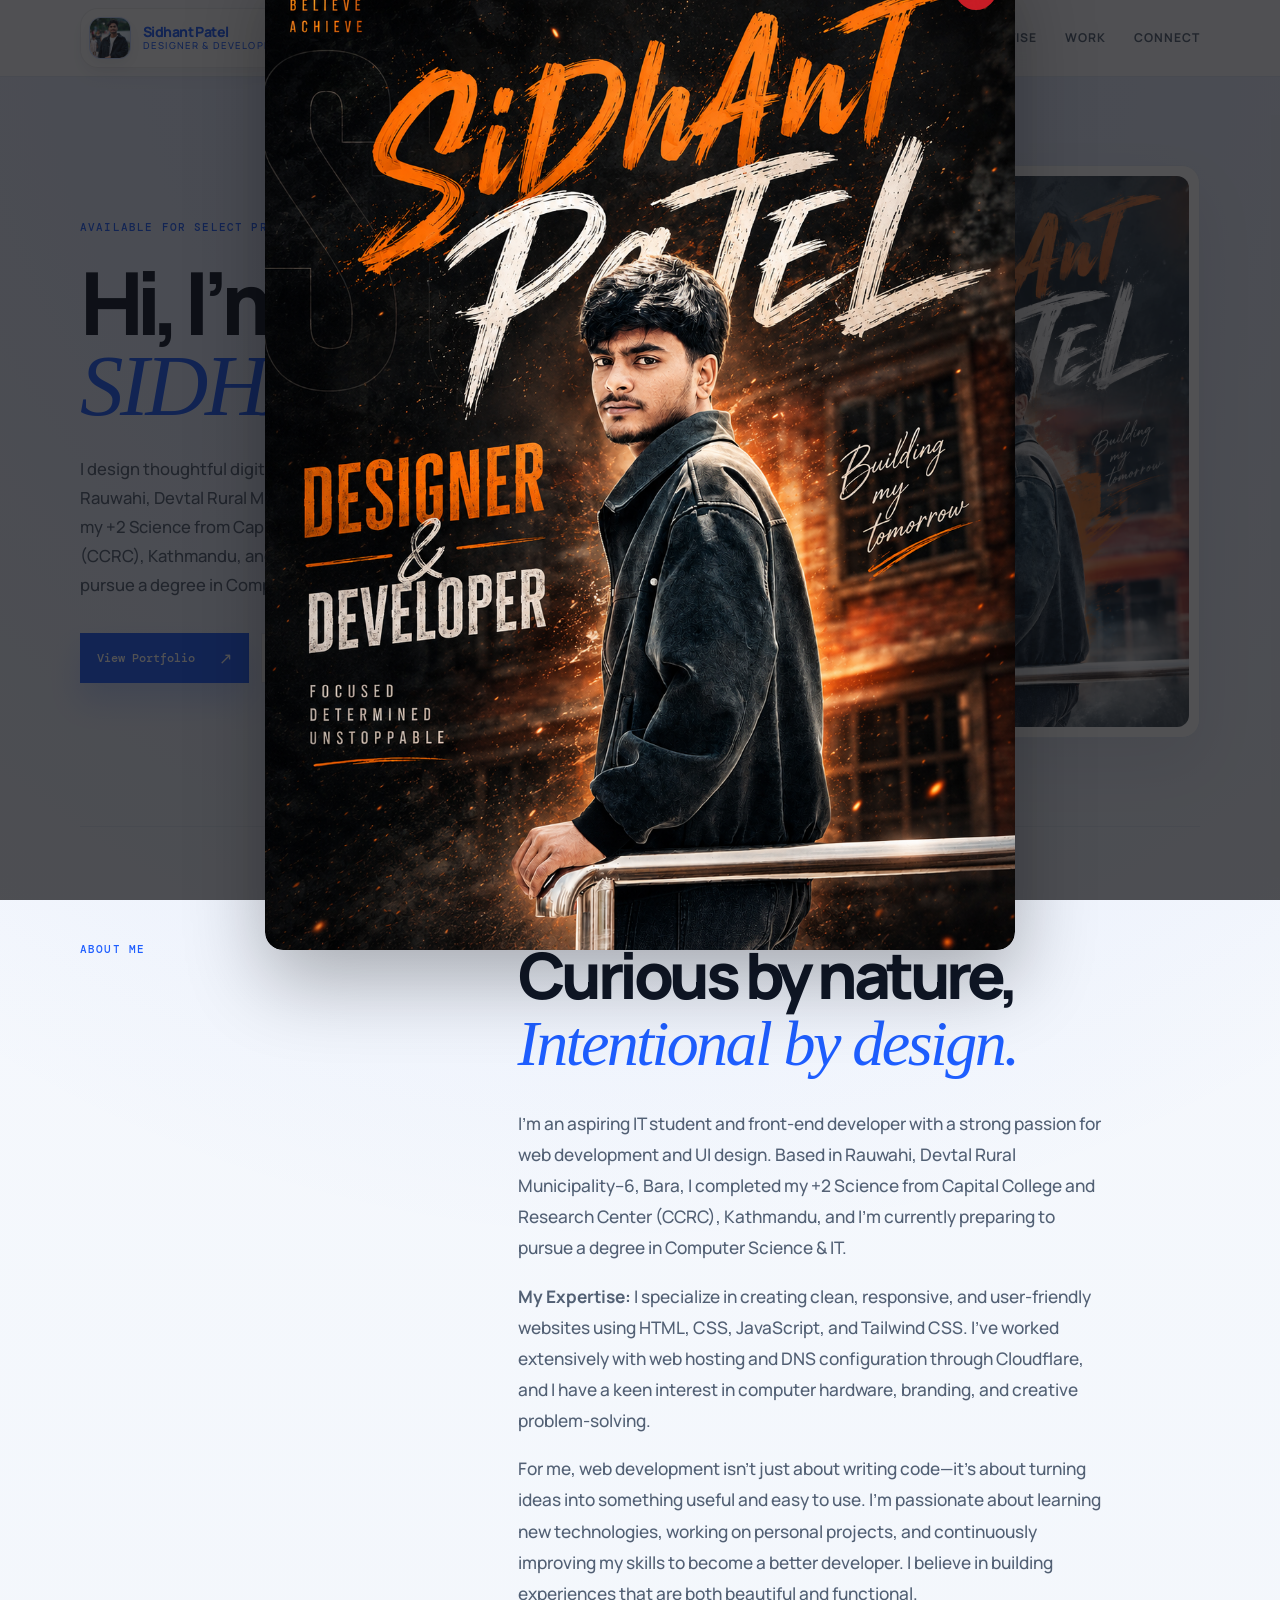
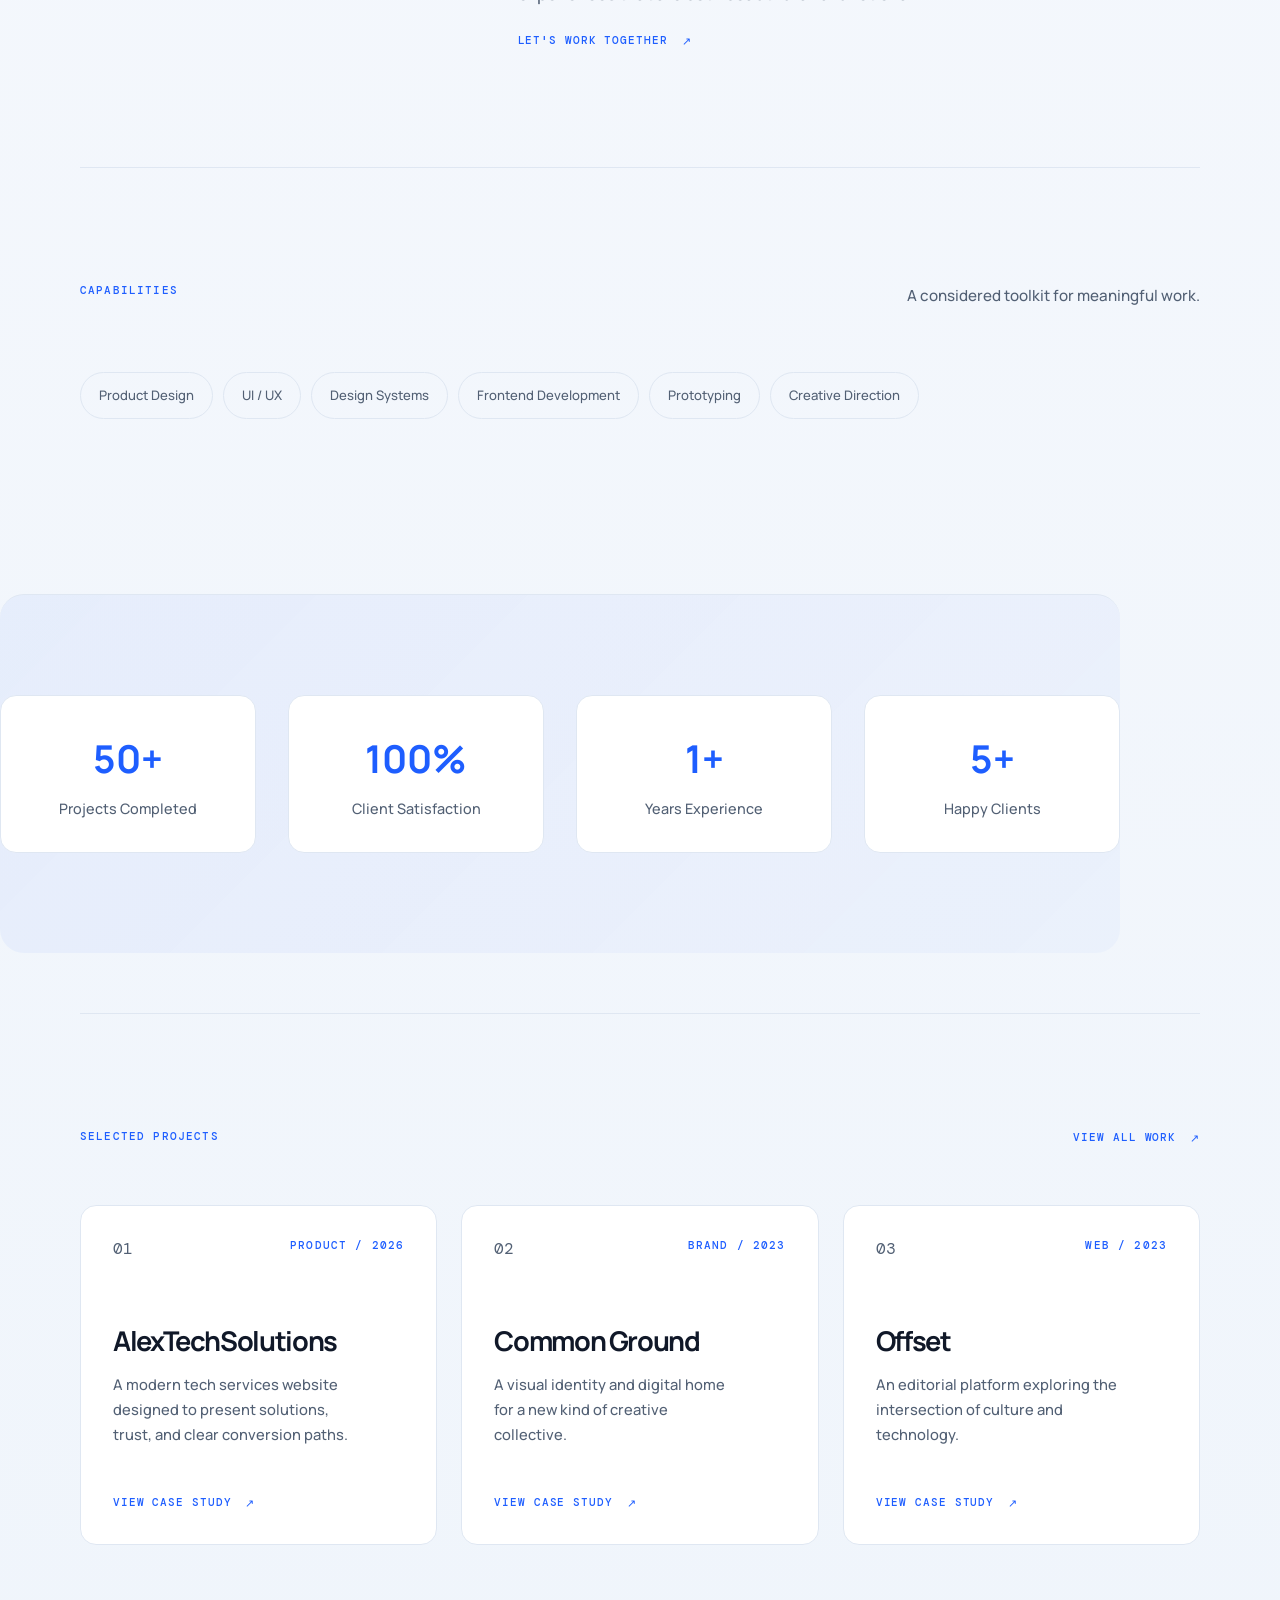
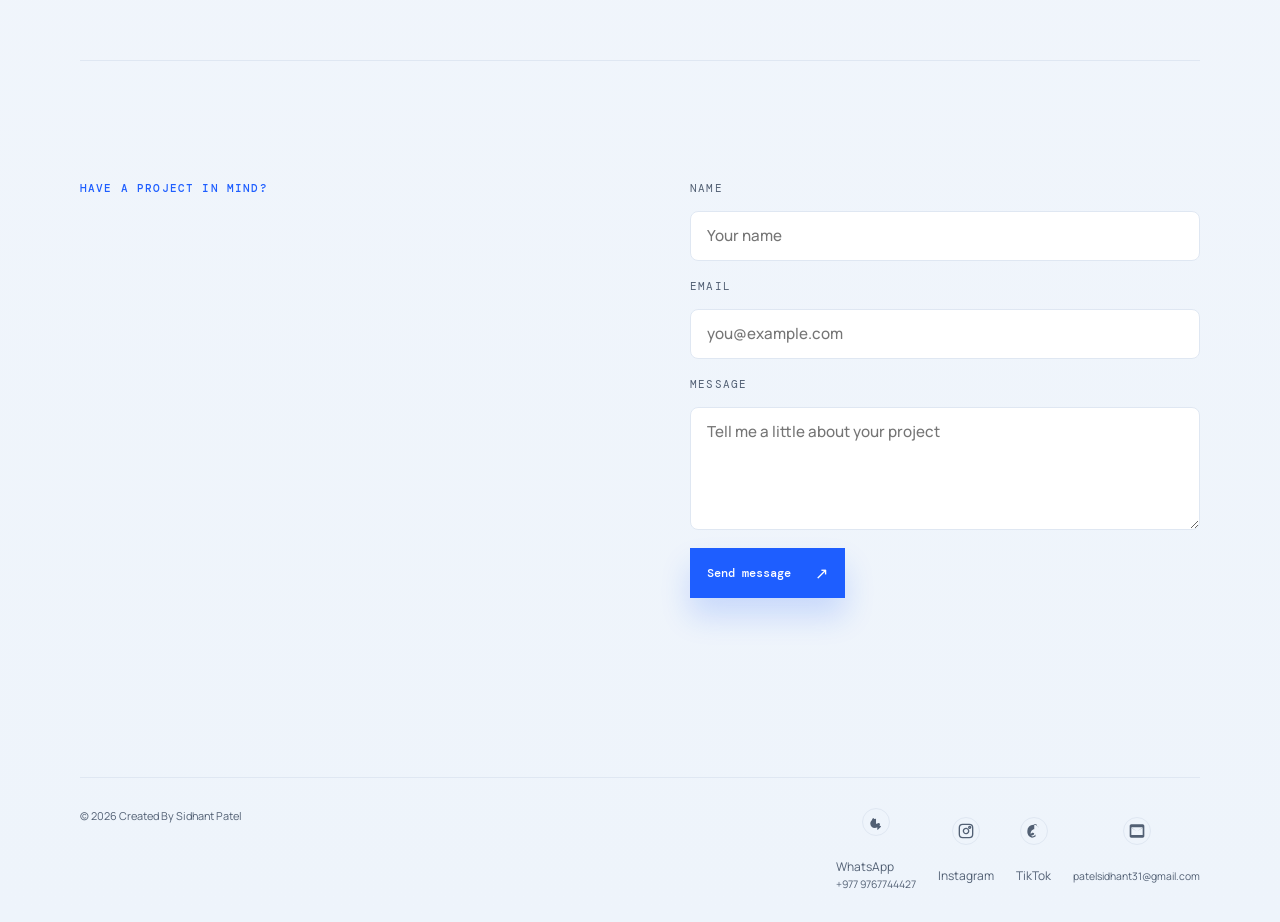
==== index.html @ 059cdcfb "Change resume download link to cv.png" ====
<!doctype html>
<html lang="en">
<head>
  <meta charset="UTF-8" />
  <meta name="viewport" content="width=device-width, initial-scale=1.0" />
  <meta name="description" content="Sidhant Patel  product designer and developer." />
  <title>Sidhant Patel  Designer & Developer From Nepal</title>

  <link rel="icon" href="shsaaa.png" type="image/png" sizes="48x48" />
  <link rel="icon" href="shsaaa.png" type="image/png" sizes="200x200" />
  <link rel="shortcut icon" href="shsaaa.png" type="image/png" />
  <link rel="apple-touch-icon" href="shsaaa.png" sizes="200x200" type="image/png" />
  <link rel="icon" href="shsaaa.png" type="image/png" />

  <!-- Open Graph / WhatsApp Preview Tags -->
  <meta property="og:type" content="website" />
  <meta property="og:site_name" content="Sidhant Patel  Designer & Developer From Nepal" />
  <meta property="og:url" content="https://sidhantpatel.com.np/" />
  <meta property="og:title" content="Sidhant Patel  Designer & Developer From Nepal" />
  <meta property="og:description" content="Sidhant Patel  product designer and developer From Nepal." />
  <meta property="og:image" content="https://sidhantpatel.com.np/t1.png" />
  <meta property="og:image:alt" content="Sidhant Patel  Designer & Developer From Nepal" />
  <meta property="og:image:type" content="image/jpeg" />
  <meta property="og:image:width" content="1086" />
  <meta property="og:image:height" content="1448" />

  <meta name="twitter:card" content="summary_large_image" />
  <meta name="twitter:title" content="Sidhant Patel  Designer & Developer From Nepal" />
  <meta name="twitter:description" content="Sidhant Patel  product designer and developer From Nepal." />
  <meta name="twitter:image" content="https://sidhantpatel.com.np/t1.png" />

  <meta name="theme-color" content="#0b0b0f" />
  <meta name="msapplication-TileColor" content="#0b0b0f" />
  <meta name="msapplication-TileImage" content="shsaaa.png" />

  <link rel="icon" href="shsaaa.png" type="image/png" sizes="any" />
  <link rel="icon" href="shsaaa.png" type="image/png" />
  <link rel="icon" href="shsaaa.png" type="image/png" sizes="52x52" />
  <link rel="icon" href="shsaaa.png" type="image/png" sizes="100x100" />
  <link rel="shortcut icon" href="shsaaa.png" type="image/png" />
  <link rel="apple-touch-icon" href="shsaaa.png" sizes="190x190" type="image/png" />
  <link rel="mask-icon" href="shsaaa.png" color="#ff8a00" />
  <link rel="manifest" href="site.webmanifest" />

  <link rel="stylesheet" href="style.css" />
</head>
<body>
  <header class="site-header">
    <nav class="nav container" aria-label="Primary navigation">
      <a class="logo" href="#home" aria-label="Sidhant Patel home">
        <img src="sidhant2.jpeg" alt="Sidhant Patel" class="logo-mark" />
        <span class="logo-text">
          <span class="logo-title">Sidhant Patel</span>
          <span class="logo-subtitle">Designer &amp; Developer</span>
        </span>
      </a>
      <button class="menu-toggle" type="button" aria-expanded="false" aria-controls="nav-links">Menu</button>
      <div class="nav-links" id="nav-links">
        <a href="#home">Profile</a><a href="#about">About</a><a href="#skills">Expertise</a><a href="#projects">Work</a><a href="#contact">Connect</a>
      </div>
    </nav>
  </header>

  <main>
    <section class="hero container" id="home">
      <div class="hero-copy">
        <p class="eyebrow">Available for select projects <span class="status-dot"></span></p>
        <h1>Hi, I’m<br /><em>SIDHANT </em></h1>
        <p class="intro">I design thoughtful digital experiences. Based in Rauwahi, Devtal Rural Municipality–6, Bara, I completed my +2 Science from Capital College and Research Center (CCRC), Kathmandu, and I'm currently preparing to pursue a degree in Computer Science & IT.</p>
        <div class="actions"><a class="button button-primary" href="#projects">View Portfolio <span>↗</span></a><a class="button button-secondary" href="cv.png" download>Download Resume <span>↓</span></a></div>
      </div>
      <div class="portrait-wrap"><div class="portrait-frame"><img src="t3.png" alt="Professional portrait of Sidhant Patel" /></div></div>
    </section>

    <section class="section container about-grid" id="about">
      <p class="section-label">About me</p>
      <div>
        <h2>Curious by nature,<br /><em>Intentional by design.</em></h2>
        <p class="body-copy">I'm an aspiring IT student and front-end developer with a strong passion for web development and UI design. Based in Rauwahi, Devtal Rural Municipality–6, Bara, I completed my +2 Science from Capital College and Research Center (CCRC), Kathmandu, and I'm currently preparing to pursue a degree in Computer Science & IT.</p>
        
        <p class="body-copy"><strong>My Expertise:</strong> I specialize in creating clean, responsive, and user-friendly websites using HTML, CSS, JavaScript, and Tailwind CSS. I've worked extensively with web hosting and DNS configuration through Cloudflare, and I have a keen interest in computer hardware, branding, and creative problem-solving.</p>
        
        <p class="body-copy">For me, web development isn't just about writing code—it's about turning ideas into something useful and easy to use. I'm passionate about learning new technologies, working on personal projects, and continuously improving my skills to become a better developer. I believe in building experiences that are both beautiful and functional.</p>
        
        <a class="text-link" href="#contact">Let's work together <span>↗</span></a>
      </div>
    </section>

    <section class="section container" id="skills"><div class="section-heading"><p class="section-label">Capabilities</p><p class="section-note">A considered toolkit for meaningful work.</p></div><div class="skills-list"><span>Product Design</span><span>UI / UX</span><span>Design Systems</span><span>Frontend Development</span><span>Prototyping</span><span>Creative Direction</span></div></section>

    <section class="section stats-section container" id="stats"><div class="stats-grid"><div class="stat-card"><div class="stat-number">50+</div><div class="stat-label">Projects Completed</div></div><div class="stat-card"><div class="stat-number">100%</div><div class="stat-label">Client Satisfaction</div></div><div class="stat-card"><div class="stat-number">1+</div><div class="stat-label">Years Experience</div></div><div class="stat-card"><div class="stat-number">5+</div><div class="stat-label">Happy Clients</div></div></div></section>

    <section class="section container" id="projects"><div class="section-heading"><p class="section-label">Selected projects</p><a class="text-link" href="#contact">View all work <span>↗</span></a></div><div class="project-grid"><article class="project-card"><div class="card-background"></div><div class="card-content"><div class="project-top"><span class="project-number">01</span><span class="project-type">Product / 2026</span></div><h3>AlexTechSolutions</h3><p>A modern tech services website designed to present solutions, trust, and clear conversion paths.</p><a class="card-link" href="https://alextechsolutions.repairing.workers.dev/" target="_blank" rel="noreferrer" aria-label="View AlexTechSolutions project">View case study <span>↗</span></a></div></article><article class="project-card"><div class="card-background"></div><div class="card-content"><div class="project-top"><span class="project-number">02</span><span class="project-type">Brand / 2023</span></div><h3>Common Ground</h3><p>A visual identity and digital home for a new kind of creative collective.</p><a class="card-link" href="#contact" aria-label="View Common Ground project">View case study <span>↗</span></a></div></article><article class="project-card"><div class="card-background"></div><div class="card-content"><div class="project-top"><span class="project-number">03</span><span class="project-type">Web / 2023</span></div><h3>Offset</h3><p>An editorial platform exploring the intersection of culture and technology.</p><a class="card-link" href="#contact" aria-label="View Offset project">View case study <span>↗</span></a></div></article></div></section>

    <section class="section contact-section container" id="contact"><div><p class="section-label">Have a project in mind?</p><h2>Let's make something<br /><em>worth remembering.</em></h2></div><form id="contact-form" class="contact-form" action="https://formspree.io/f/xljrllak" method="POST"><div class="form-group"><label for="name" class="form-label">Name</label><input type="text" id="name" name="name" class="form-input" required placeholder="Your name" /></div><div class="form-group"><label for="email" class="form-label">Email</label><input type="email" id="email" name="email" class="form-input" required placeholder="you@example.com" /></div><div class="form-group"><label for="message" class="form-label">Message</label><textarea id="message" name="message" class="form-input form-textarea" rows="4" required placeholder="Tell me a little about your project"></textarea></div><button class="button button-primary" type="submit">Send message <span>↗</span></button><p class="form-message" role="status"></p></form></section>

  <!-- Birthday Popup Modal -->
  <div id="birthday-popup" class="birthday-popup-overlay" role="dialog" aria-modal="true" aria-labelledby="birthday-title">
    <div class="birthday-image-wrap">
      <button class="birthday-close-btn" type="button" aria-label="Close birthday message">×</button>
      <img src="t1.png" alt="Birthday wishes" />
    </div>
  </div>

  <!-- Success Popup Modal -->
  <div id="success-popup" class="success-popup-overlay">
    <div class="success-popup">
      <div class="popup-icon">✓</div>
      <h2>Message Sent Successfully!</h2>
      <p>Thank you for reaching out. I'll get back to you soon.</p>
      <button class="popup-close-btn">Close</button>
    </div>
  </div>
  </main>

  <footer class="footer container"><p><a href="https://www.facebook.com/SiDhAnT44444" target="_blank" rel="noreferrer">© 2026   Created By Sidhant Patel</a></p>
    <div class="social-links">
      <div class="social-item"><a href="https://wa.me/9779767744427" target="_blank" rel="noreferrer" aria-label="WhatsApp"><svg width="1em" height="1em" viewBox="0 0 24 24" fill="currentColor" style="display: inline-block; vertical-align: -0.125em;"><path d="M17.472 14.382c-.297-.149-1.758-.867-2.03-.967-.273-.099-.471-.148-.67.15-.197.297-.767.966-.94 1.164-.173.199-.347.223-.644.075-.297-.15-1.255-.463-2.39-1.475-.883-.788-1.48-1.761-1.653-2.059-.173-.297-.018-.458.13-.606.134-.133.298-.347.446-.52.149-.174.198-.298.298-.497.099-.198.05-.371-.025-.52-.075-.149-.669-1.612-.916-2.207-.242-.579-.487-.5-.67-.51-.173-.008-.371-.01-.57-.01-.198 0-.52.074-.792.372-.272.297-1.04 1.016-1.04 2.479 0 1.462 1.065 2.875 1.213 3.074.149.198 2.096 3.2 5.076 4.487.709.306 1.262.489 1.694.625.712.227 1.36.195 1.871.118.571-.085 1.758-.719 2.006-1.413.248-.694.248-1.289.173-1.413-.074-.124-.272-.198-.57-.347m-5.421-7.403h-.004a9.87 9.87 0 00-4.255.949c-2.51 1.182-4.374 3.6-4.374 6.282 0 3.712 3.013 6.727 6.726 6.727a6.72 6.72 0 003.792-1.15l.005 3.517a.5.5 0 00.857.358l4.644-4.644a.5.5 0 00-.143-.8l-.01-.006a10.007 10.007 0 00-7.242-2.283z"></path></svg></a><span>WhatsApp<br/><small>+977 9767744427</small></span></div>
      <div class="social-item"><a href="https://www.instagram.com/sidhant_patel_/" target="_blank" rel="noreferrer" aria-label="Instagram"><svg width="1em" height="1em" viewBox="0 0 24 24" fill="none" stroke="currentColor" stroke-width="2" stroke-linecap="round" stroke-linejoin="round" style="display: inline-block; vertical-align: -0.125em;"><rect x="2" y="2" width="20" height="20" rx="5" ry="5"></rect><path d="M16 11.37A4 4 0 1 1 12.63 8 4 4 0 0 1 16 11.37z"></path><circle cx="17.5" cy="6.5" r="1.5"></circle></svg></a><span>Instagram</span></div>
      <div class="social-item"><a href="https://www.tiktok.com/@sidhu_patel18" target="_blank" rel="noreferrer" aria-label="TikTok"><svg width="1em" height="1em" viewBox="0 0 24 24" fill="currentColor" style="display: inline-block; vertical-align: -0.125em;"><path d="M19.59 6.69a4.83 4.83 0 0 1-3.77-4.25V2h-3.45v13.67a2.89 2.89 0 0 1-5.1 1.82 2.89 2.89 0 0 1 5.1-1.82V9.4a6.84 6.84 0 0 0-1-.05A6.33 6.33 0 0 0 9 20.1a6.34 6.34 0 0 0 5.25-2.82v3.07a9.36 9.36 0 0 1-5.25 1.63A9.44 9.44 0 0 1 2 11.9a9.37 9.37 0 0 1 9-9.4 9.19 9.19 0 0 1 3.54.66z"></path></svg></a><span>TikTok</span></div>
      <div class="social-item"><a href="mailto:patelsidhant31@gmail.com" aria-label="Gmail"><svg width="1em" height="1em" viewBox="0 0 24 24" fill="currentColor" style="display: inline-block; vertical-align: -0.125em;"><path d="M20.5 2h-17C2.12 2 1 3.12 1 4.5v15C1 20.88 2.12 22 3.5 22h17c1.38 0 2.5-1.12 2.5-2.5v-15C23 3.12 21.88 2 20.5 2zm0 4.5v.34l-8.5 5.9-8.5-5.9V6.5h17zm0 11.5h-17v-11l8.5 5.9 8.5-5.9v11z"></path></svg></a><span><small>patelsidhant31@gmail.com</small></span></div>
    </div></footer>
  <script src="script.js"></script>
</body>
</html>
---- style.css ----
@import url('https://fonts.googleapis.com/css2?family=DM+Mono:wght@400;500&family=Manrope:wght@400;500;600;700&display=swap');

:root {
  --bg: #f3f7fc;
  --panel: #ffffff;
  --text: #101828;
  --muted: #526074;
  --line: #dfe7f2;
  --accent: #1e5eff;
  --accent-soft: #eaf1ff;
  --max: 1120px;
}

* {
  box-sizing: border-box;
}

html {
  scroll-behavior: smooth;
}

body {
  margin: 0;
  background: radial-gradient(circle at top, rgba(30, 94, 255, 0.14), transparent 30%),
    linear-gradient(180deg, #f7f9fd 0%, #eef4fb 100%);
  color: var(--text);
  font-family: 'Manrope', sans-serif;
  line-height: 1.6;
  font-size: 16px;
  font-weight: 500;
  text-rendering: optimizeLegibility;
  -webkit-font-smoothing: antialiased;
  -moz-osx-font-smoothing: grayscale;
}

html {
  font-size: 16px;
}

p,
li,
label,
input,
textarea,
button,
span,
small {
  font-family: 'Manrope', sans-serif;
}

a {
  color: inherit;
  text-decoration: none;
}

img {
  max-width: 100%;
  display: block;
}

.container {
  width: min(var(--max), calc(100% - 48px));
  margin: 0 auto;
}

.site-header {
  position: sticky;
  top: 0;
  z-index: 10;
  background: rgba(255, 255, 255, 0.82);
  backdrop-filter: blur(14px);
  border-bottom: 1px solid var(--line);
}

.nav {
  height: 76px;
  display: flex;
  align-items: center;
  justify-content: space-between;
}

.logo {
  display: flex;
  align-items: center;
  gap: 12px;
  padding: 8px 14px 8px 8px;
  border-radius: 18px;
  border: 1px solid rgba(16, 24, 40, 0.08);
  background: rgba(255, 255, 255, 0.88);
  box-shadow: 0 8px 18px rgba(15, 23, 42, 0.05);
  transition: transform 0.25s ease, box-shadow 0.25s ease;
}

.logo:hover {
  transform: translateY(-2px);
  box-shadow: 0 12px 24px rgba(15, 23, 42, 0.08);
}

.logo-mark {
  display: block;
  width: 42px;
  height: 42px;
  border-radius: 12px;
  object-fit: cover;
  object-position: center;
  flex-shrink: 0;
  border: 1px solid rgba(30, 94, 255, 0.18);
  box-shadow: 0 6px 16px rgba(15, 23, 42, 0.08);
  background: #edf3ff;
}

.logo-text {
  display: flex;
  flex-direction: column;
  line-height: 1.1;
}

.logo-title {
  color: var(--text);
  font-size: 0.88rem;
  font-weight: 800;
  letter-spacing: -0.04em;
}

.logo-subtitle {
  color: var(--muted);
  font-size: 0.6rem;
  letter-spacing: 0.12em;
  text-transform: uppercase;
  margin-top: 2px;
}

.logo span,
.eyebrow,
.section-label,
.project-type,
.portrait-label {
  color: var(--accent);
}

.nav-links {
  display: flex;
  align-items: center;
  gap: 28px;
  color: var(--muted);
  font-size: 0.76rem;
  letter-spacing: 0.08em;
  text-transform: uppercase;
}

.nav-links a {
  position: relative;
  padding: 6px 0;
  color: var(--muted);
  font-weight: 700;
}

.nav-links a::after {
  content: "";
  position: absolute;
  left: 0;
  bottom: -4px;
  width: 0;
  height: 2px;
  background: var(--accent);
  transition: width 0.25s ease;
}

.nav-links a:hover,
.footer a:hover,
.text-link:hover {
  color: var(--accent);
}

.nav-links a:hover::after {
  width: 100%;
}

.nav-links a,
.footer a,
.text-link {
  transition: color 0.25s ease, transform 0.25s ease;
}

.social-links {
  display: flex;
  align-items: center;
  gap: 20px;
  flex-wrap: wrap;
  justify-content: center;
}

.social-item {
  display: flex;
  flex-direction: column;
  align-items: center;
  gap: 6px;
  font-size: 0.75rem;
  color: var(--muted);
  transition: color 0.25s ease;
}

.social-item small {
  font-size: 0.65rem;
  color: var(--muted);
  margin-top: 2px;
}

.social-item:hover {
  color: var(--accent);
}

.social-links a {
  display: inline-flex;
  align-items: center;
  justify-content: center;
  width: 28px;
  height: 28px;
  border: 1px solid var(--line);
  border-radius: 50%;
  color: var(--muted);
  font-size: 1rem;
  transition: all 0.25s ease;
}

.social-links a:hover {
  color: var(--accent);
  border-color: var(--accent);
  transform: translateY(-2px);
}

.menu-toggle {
  display: none;
  background: none;
  border: 2px solid var(--accent);
  color: var(--accent);
  font: inherit;
  padding: 10px 18px;
  border-radius: 8px;
  cursor: pointer;
  font-weight: 600;
  font-size: 0.75rem;
  letter-spacing: 0.1em;
  text-transform: uppercase;
  transition: all 0.3s ease;
}

.menu-toggle:hover {
  background: var(--accent-soft);
  transform: translateY(-2px);
  box-shadow: 0 8px 16px rgba(30, 94, 255, 0.15);
}

.menu-toggle:active {
  transform: scale(0.98);
}

.hero {
  min-height: 690px;
  display: grid;
  grid-template-columns: 1fr 0.8fr;
  align-items: center;
  gap: 90px;
  padding: 88px 0;
}

.eyebrow,
.section-label,
.project-type,
.portrait-label {
  font-family: 'DM Mono', monospace;
  text-transform: uppercase;
  font-size: 0.66rem;
  letter-spacing: 0.11em;
}

.status-dot {
  display: inline-block;
  width: 7px;
  height: 7px;
  margin-left: 7px;
  border-radius: 50%;
  background: var(--accent);
  box-shadow: 0 0 0 4px rgba(30, 94, 255, 0.12);
  animation: pulse 2s infinite;
}

.hero-copy {
  animation: fadeUp 0.8s ease both;
  animation-delay: 0.1s;
}

h1,
h2,
h3,
p {
  margin-top: 0;
}

h1 {
  font-size: clamp(3.7rem, 6.8vw, 6.8rem);
  line-height: 0.92;
  letter-spacing: -0.09em;
  margin: 25px 0 28px;
  font-weight: 800;
  transform: translateZ(0);
}

h2 {
  font-weight: 800;
  letter-spacing: -0.06em;
}

h3 {
  font-weight: 700;
  letter-spacing: -0.05em;
}

h1 em,
h2 em {
  font-family: 'Georgia', 'Times New Roman', serif;
  font-weight: 500;
  color: var(--accent);
  letter-spacing: -0.04em;
}

.intro {
  max-width: 440px;
  color: var(--muted);
  font-size: 1.04rem;
  line-height: 1.75;
}

.actions {
  display: flex;
  gap: 12px;
  flex-wrap: wrap;
  margin-top: 34px;
}

.button {
  display: inline-flex;
  align-items: center;
  justify-content: space-between;
  gap: 24px;
  padding: 13px 16px;
  border: 1px solid var(--line);
  font: 500 0.74rem 'DM Mono', monospace;
  transition: transform 0.25s ease, box-shadow 0.25s ease, border-color 0.25s ease, background 0.25s ease;
}

.button span {
  font-size: 1rem;
}

.button-primary {
  background: var(--accent);
  border-color: var(--accent);
  color: #ffffff;
  box-shadow: 0 18px 30px rgba(30, 94, 255, 0.18);
}

.button-primary:hover {
  background: #174ee0;
  transform: translateY(-3px) scale(1.01);
  box-shadow: 0 22px 34px rgba(30, 94, 255, 0.24);
}

.button-secondary {
  background: var(--panel);
  color: var(--text);
}

.button-secondary:hover {
  border-color: var(--accent);
  color: var(--accent);
  background: var(--accent-soft);
  transform: translateY(-3px);
}

.portrait-wrap {
  position: relative;
  justify-self: end;
  width: min(100%, 430px);
  perspective: 1200px;
  animation: floatCard 5s ease-in-out infinite;
}

.portrait-frame {
  --rx: 0deg;
  --ry: 0deg;
  --lift: 0px;
  width: 100%;
  aspect-ratio: 1086 / 1448;
  padding: 10px;
  border: 1px solid var(--line);
  background: var(--panel);
  border-radius: 18px;
  transform: perspective(1200px) rotateX(var(--rx)) rotateY(var(--ry)) translateY(var(--lift));
  transition: transform 0.25s ease, box-shadow 0.25s ease;
  box-shadow: 0 26px 60px rgba(16, 24, 40, 0.08);
}

.portrait-frame:hover {
  box-shadow: 0 30px 70px rgba(16, 24, 40, 0.12);
}

.portrait-frame img {
  width: 100%;
  height: 100%;
  object-fit: cover;
  filter: saturate(0.78);
  border-radius: 12px;
}

.portrait-label {
  position: absolute;
  bottom: -30px;
  left: 6px;
  color: var(--muted);
}

.section {
  padding: 115px 0;
  border-top: 1px solid var(--line);
}

.about-grid {
  display: grid;
  grid-template-columns: 0.7fr 1.3fr;
  gap: 70px;
}

.section h2 {
  font-size: clamp(2.4rem, 5vw, 4.5rem);
  line-height: 1.02;
  letter-spacing: -0.07em;
  margin-bottom: 32px;
}

.body-copy {
  max-width: 590px;
  color: var(--muted);
  font-size: 1.08rem;
  line-height: 1.8;
}

.text-link,
.card-link {
  display: inline-flex;
  gap: 14px;
  color: var(--accent);
  font-family: 'DM Mono', monospace;
  font-size: 0.7rem;
  text-transform: uppercase;
  letter-spacing: 0.08em;
}

.section-heading {
  display: flex;
  justify-content: space-between;
  gap: 20px;
  align-items: start;
}

.section-note {
  color: var(--muted);
  font-size: 0.95rem;
  line-height: 1.7;
}

.skills-list {
  display: flex;
  flex-wrap: wrap;
  gap: 10px;
  margin-top: 48px;
}

.skills-list span {
  border: 1px solid var(--line);
  border-radius: 999px;
  padding: 12px 18px;
  color: var(--muted);
  font-size: 0.82rem;
  transition: transform 0.2s ease, border-color 0.2s ease, color 0.2s ease;
}

.skills-list span:hover {
  border-color: var(--accent);
  color: var(--accent);
  transform: translateY(-2px);
}

.stats-section {
  padding: 100px 0;
  background: linear-gradient(135deg, rgba(30, 94, 255, 0.06) 0%, rgba(30, 94, 255, 0.03) 100%);
  border-radius: 24px;
  margin: 60px 0;
}

.stats-grid {
  display: grid;
  grid-template-columns: repeat(auto-fit, minmax(200px, 1fr));
  gap: 32px;
}

.stat-card {
  text-align: center;
  padding: 32px 24px;
  border-radius: 16px;
  background: var(--panel);
  border: 1px solid var(--line);
  transition: all 0.3s ease;
  animation: slideUp 0.6s ease-out forwards;
  opacity: 0;
}

.stat-card:nth-child(1) { animation-delay: 0.1s; }
.stat-card:nth-child(2) { animation-delay: 0.2s; }
.stat-card:nth-child(3) { animation-delay: 0.3s; }
.stat-card:nth-child(4) { animation-delay: 0.4s; }

.stat-card:hover {
  border-color: var(--accent);
  box-shadow: 0 8px 24px rgba(30, 94, 255, 0.12);
  transform: translateY(-8px);
}

.stat-number {
  font-size: 2.4rem;
  font-weight: 700;
  color: var(--accent);
  margin-bottom: 8px;
}

.stat-label {
  font-size: 0.9rem;
  color: var(--muted);
  font-weight: 500;
}

.project-grid {
  display: grid;
  grid-template-columns: repeat(3, 1fr);
  gap: 24px;
  margin-top: 48px;
  perspective: 1000px;
}

.project-card {
  --rx: 0deg;
  --ry: 0deg;
  --lift: 0px;
  position: relative;
  min-height: 340px;
  border-radius: 16px;
  overflow: hidden;
  background: var(--panel);
  border: 1px solid var(--line);
  display: flex;
  flex-direction: column;
  transition: all 0.4s cubic-bezier(0.34, 0.1, 0.64, 1);
  animation: slideUp 0.6s ease-out backwards;
}

.project-card:nth-child(1) { animation-delay: 0.1s; }
.project-card:nth-child(2) { animation-delay: 0.2s; }
.project-card:nth-child(3) { animation-delay: 0.3s; }

.card-background {
  position: absolute;
  inset: 0;
  background: linear-gradient(135deg, var(--accent-soft) 0%, rgba(30, 94, 255, 0.05) 100%);
  opacity: 0;
  transition: opacity 0.4s ease;
  z-index: 0;
}

.project-card:hover .card-background {
  opacity: 1;
}

.card-content {
  position: relative;
  z-index: 1;
  padding: 32px;
  display: flex;
  flex-direction: column;
  height: 100%;
}

.project-card:hover {
  border-color: var(--accent);
  box-shadow: 0 20px 40px rgba(30, 94, 255, 0.15);
  transform: translateY(-12px);
}

.project-top {
  display: flex;
  justify-content: space-between;
  color: var(--muted);
}

.project-number {
  font: 1rem 'DM Mono', monospace;
}

.project-card h3 {
  font-size: 1.7rem;
  letter-spacing: -0.05em;
  margin: 60px 0 10px;
}

.project-card p {
  color: var(--muted);
  font-size: 0.92rem;
  line-height: 1.7;
  max-width: 245px;
}

.card-link {
  margin-top: auto;
}

.contact-section {
  display: grid;
  grid-template-columns: 1fr 1fr;
  gap: 100px;
  padding: 120px 0;
}

.contact-section h2 {
  margin-top: 28px;
  animation: slideUp 0.6s ease-out 0.1s backwards;
  opacity: 0;
}

.contact-section > div {
  animation: slideUp 0.6s ease-out 0.15s backwards;
  opacity: 0;
}

.contact-form {
  max-width: 600px;
  animation: slideUp 0.6s ease-out 0.2s backwards;
  opacity: 0;
}

form {
  display: grid;
  gap: 18px;
}

.form-group {
  display: flex;
  flex-direction: column;
  opacity: 0;
  animation: slideUpForm 0.5s ease-out forwards;
  transition: transform 0.3s ease;
}

.form-group:nth-child(1) { animation-delay: 0.1s; }
.form-group:nth-child(2) { animation-delay: 0.2s; }
.form-group:nth-child(3) { animation-delay: 0.3s; }

.form-label {
  font: 0.7rem 'DM Mono', monospace;
  text-transform: uppercase;
  color: var(--muted);
  margin-bottom: 8px;
  letter-spacing: 0.11em;
}

.form-input {
  width: 100%;
  margin-top: 8px;
  padding: 12px 16px;
  border: 1px solid var(--line);
  border-radius: 8px;
  background: var(--panel);
  color: var(--text);
  font: inherit;
  font-size: 0.95rem;
  transition: all 0.3s ease;
}

.form-input:focus {
  outline: 0;
  border-color: var(--accent);
  box-shadow: 0 0 0 3px rgba(30, 94, 255, 0.1);
  transform: translateY(-2px);
}

.form-textarea {
  resize: vertical;
  min-height: 120px;
}

form .button {
  justify-self: start;
  animation: fadeUp 0.6s ease-out 0.4s forwards;
  opacity: 0;
}

.form-message {
  font-size: 0.8rem;
  color: var(--accent);
  min-height: 20px;
  opacity: 0;
  transition: opacity 0.3s ease;
  margin-top: 8px;
}

.footer {
  padding: 30px 0;
  display: flex;
  justify-content: space-between;
  border-top: 1px solid var(--line);
  color: var(--muted);
  font: 0.68rem 'DM Mono', monospace;
}

.footer div {
  display: flex;
  gap: 22px;
}

@keyframes fadeUp {
  from {
    opacity: 0;
    transform: translateY(18px);
  }
  to {
    opacity: 1;
    transform: translateY(0);
  }
}

@keyframes slideDown {
  from {
    opacity: 0;
    transform: translateY(-10px);
  }
  to {
    opacity: 1;
    transform: translateY(0);
  }
}

@keyframes slideUp {
  from {
    opacity: 0;
    transform: translateY(40px);
  }
  to {
    opacity: 1;
    transform: translateY(0);
  }
}

@keyframes slideUpForm {
  from {
    opacity: 0;
    transform: translateY(20px);
  }
  to {
    opacity: 1;
    transform: translateY(0);
  }
}

@keyframes scaleIn {
  from {
    opacity: 0;
    transform: scale(0.95);
  }
  to {
    opacity: 1;
    transform: scale(1);
  }
}

@keyframes pulse {
  0%, 100% {
    transform: scale(1);
    opacity: 1;
  }
  50% {
    transform: scale(1.2);
    opacity: 0.8;
  }
}

@keyframes floatCard {
  0%, 100% {
    transform: translateY(0);
  }
  50% {
    transform: translateY(-8px);
  }
}

.birthday-popup-overlay {
  position: fixed;
  inset: 0;
  display: flex;
  align-items: center;
  justify-content: center;
  background: rgba(14, 14, 17, 0.72);
  opacity: 0;
  pointer-events: none;
  transition: opacity 0.35s ease;
  z-index: 10000;
  padding: 24px;
}

.birthday-popup-overlay.show {
  opacity: 1;
  pointer-events: auto;
}

.birthday-image-wrap {
  position: relative;
  width: min(750px, 92vw);
  max-width: 750px;
  aspect-ratio: 1086 / 1448;
  background: rgba(255, 255, 255, 0.08);
  border-radius: 18px;
  overflow: hidden;
  box-shadow: 0 30px 80px rgba(0, 0, 0, 0.3);
  animation: scaleIn 0.45s ease-out;
}

.birthday-image-wrap img {
  display: block;
  width: 100%;
  height: 100%;
  object-fit: cover;
  border-radius: 18px;
  background: #f7f5f2;
}

.birthday-close-btn {
  position: absolute;
  right: 18px;
  top: 18px;
  width: 42px;
  height: 42px;
  border: none;
  border-radius: 50%;
  background: rgba(216, 31, 41, 0.92);
  color: #fff;
  font-size: 2rem;
  cursor: pointer;
  z-index: 2;
  transition: transform 0.2s ease, background 0.2s ease;
}

.birthday-close-btn:hover {
  transform: scale(1.05);
  background: rgba(180, 20, 30, 0.96);
}

.success-popup-overlay {
  position: fixed;
  inset: 0;
  display: flex;
  align-items: center;
  justify-content: center;
  background: rgba(0, 0, 0, 0.5);
  opacity: 0;
  pointer-events: none;
  transition: opacity 0.3s ease;
  z-index: 9999;
}

.success-popup-overlay.show {
  opacity: 1;
  pointer-events: auto;
}

.success-popup {
  background: #ffffff;
  border-radius: 16px;
  padding: 40px 32px;
  max-width: 420px;
  text-align: center;
  box-shadow: 0 20px 60px rgba(0, 0, 0, 0.15);
  animation: scaleIn 0.35s ease-out;
}

.popup-icon {
  font-size: 60px;
  color: var(--accent);
  margin-bottom: 16px;
  display: block;
}

.success-popup h2 {
  font-size: 24px;
  margin-bottom: 12px;
  color: var(--text);
  letter-spacing: -0.05em;
}

.success-popup p {
  color: var(--muted);
  font-size: 16px;
  line-height: 1.5;
  margin-bottom: 28px;
}

.popup-close-btn {
  background: var(--accent);
  color: #ffffff;
  border: none;
  padding: 12px 28px;
  border-radius: 8px;
  font-size: 16px;
  font-weight: 600;
  cursor: pointer;
  transition: all 0.3s ease;
}

.popup-close-btn:hover {
  background: #174ee0;
  transform: translateY(-2px);
}

@media (max-width: 760px) {
  .birthday-popup-overlay {
    padding: 16px;
  }

  .birthday-close-btn {
    width: 36px;
    height: 36px;
    font-size: 1.7rem;
    right: 12px;
    top: 12px;
  }

  .container {
    width: min(var(--max), calc(100% - 32px));
  }

  .nav {
    height: 66px;
  }

  .menu-toggle {
    display: block;
  }

  .nav-links {
    display: none;
    position: absolute;
    top: 66px;
    left: 0;
    right: 0;
    padding: 20px 16px;
    background: #ffffff;
    border-bottom: 1px solid var(--line);
    flex-direction: column;
    gap: 18px;
  }

  .nav-links.open {
    display: flex;
  }

  .hero {
    grid-template-columns: 1fr;
    gap: 48px;
    padding: 72px 0 100px;
  }

  .portrait-wrap {
    justify-self: start;
    width: 85%;
    max-width: 360px;
  }

  .hero-copy {
    order: 1;
  }

  .portrait-wrap {
    order: 2;
  }

  h1 {
    font-size: clamp(3.5rem, 15vw, 5.5rem);
  }

  .section {
    padding: 80px 0;
  }

  .about-grid,
  .contact-section {
    grid-template-columns: 1fr;
    gap: 36px;
  }

  .project-grid {
    grid-template-columns: repeat(2, 1fr);
    gap: 16px;
  }

  .stats-grid {
    grid-template-columns: repeat(2, 1fr);
    gap: 20px;
  }

  .section-heading {
    display: block;
  }

  .section-note {
    margin-top: 14px;
  }

  .footer {
    align-items: flex-start;
    gap: 20px;
    flex-direction: column;
  }

  .success-popup {
    margin: 16px;
    padding: 32px 24px;
  }

  .success-popup h2 {
    font-size: 20px;
  }

  .success-popup p {
    font-size: 14px;
  }

  .popup-icon {
    font-size: 48px;
  }
}
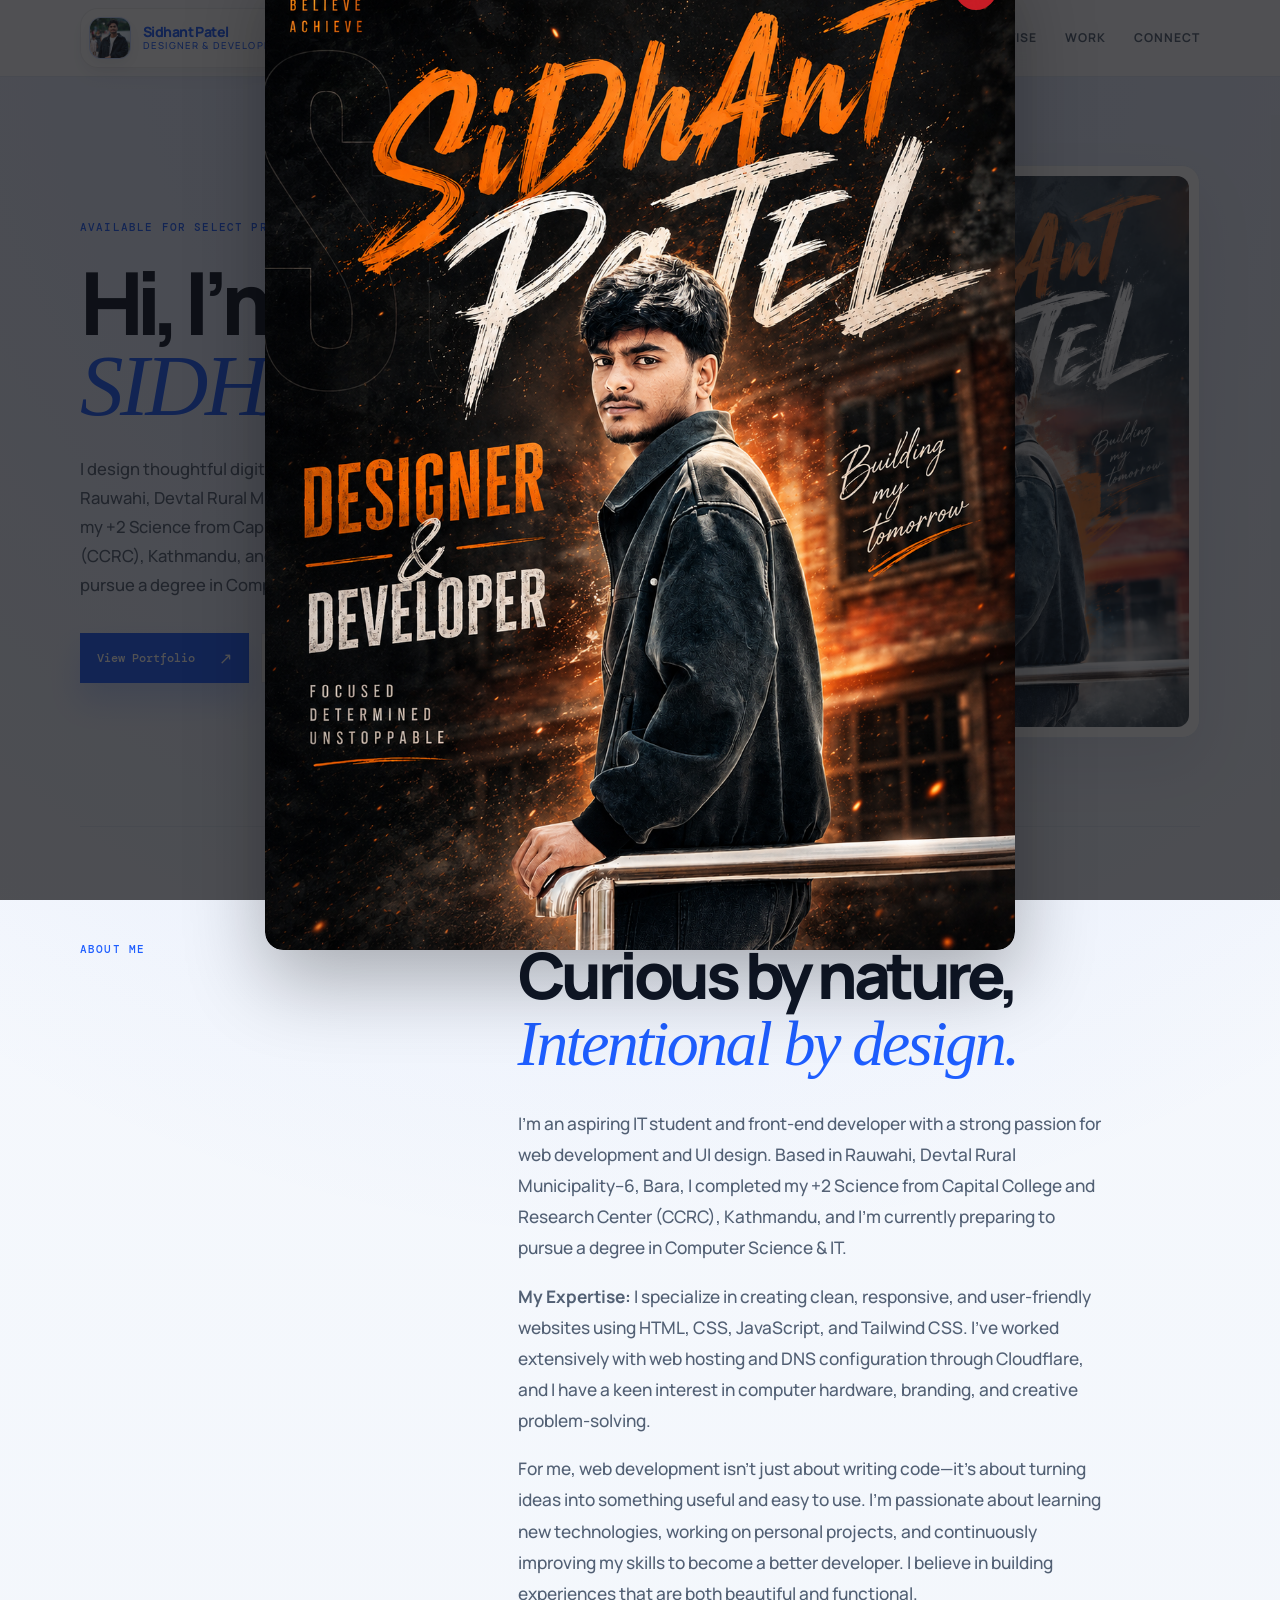
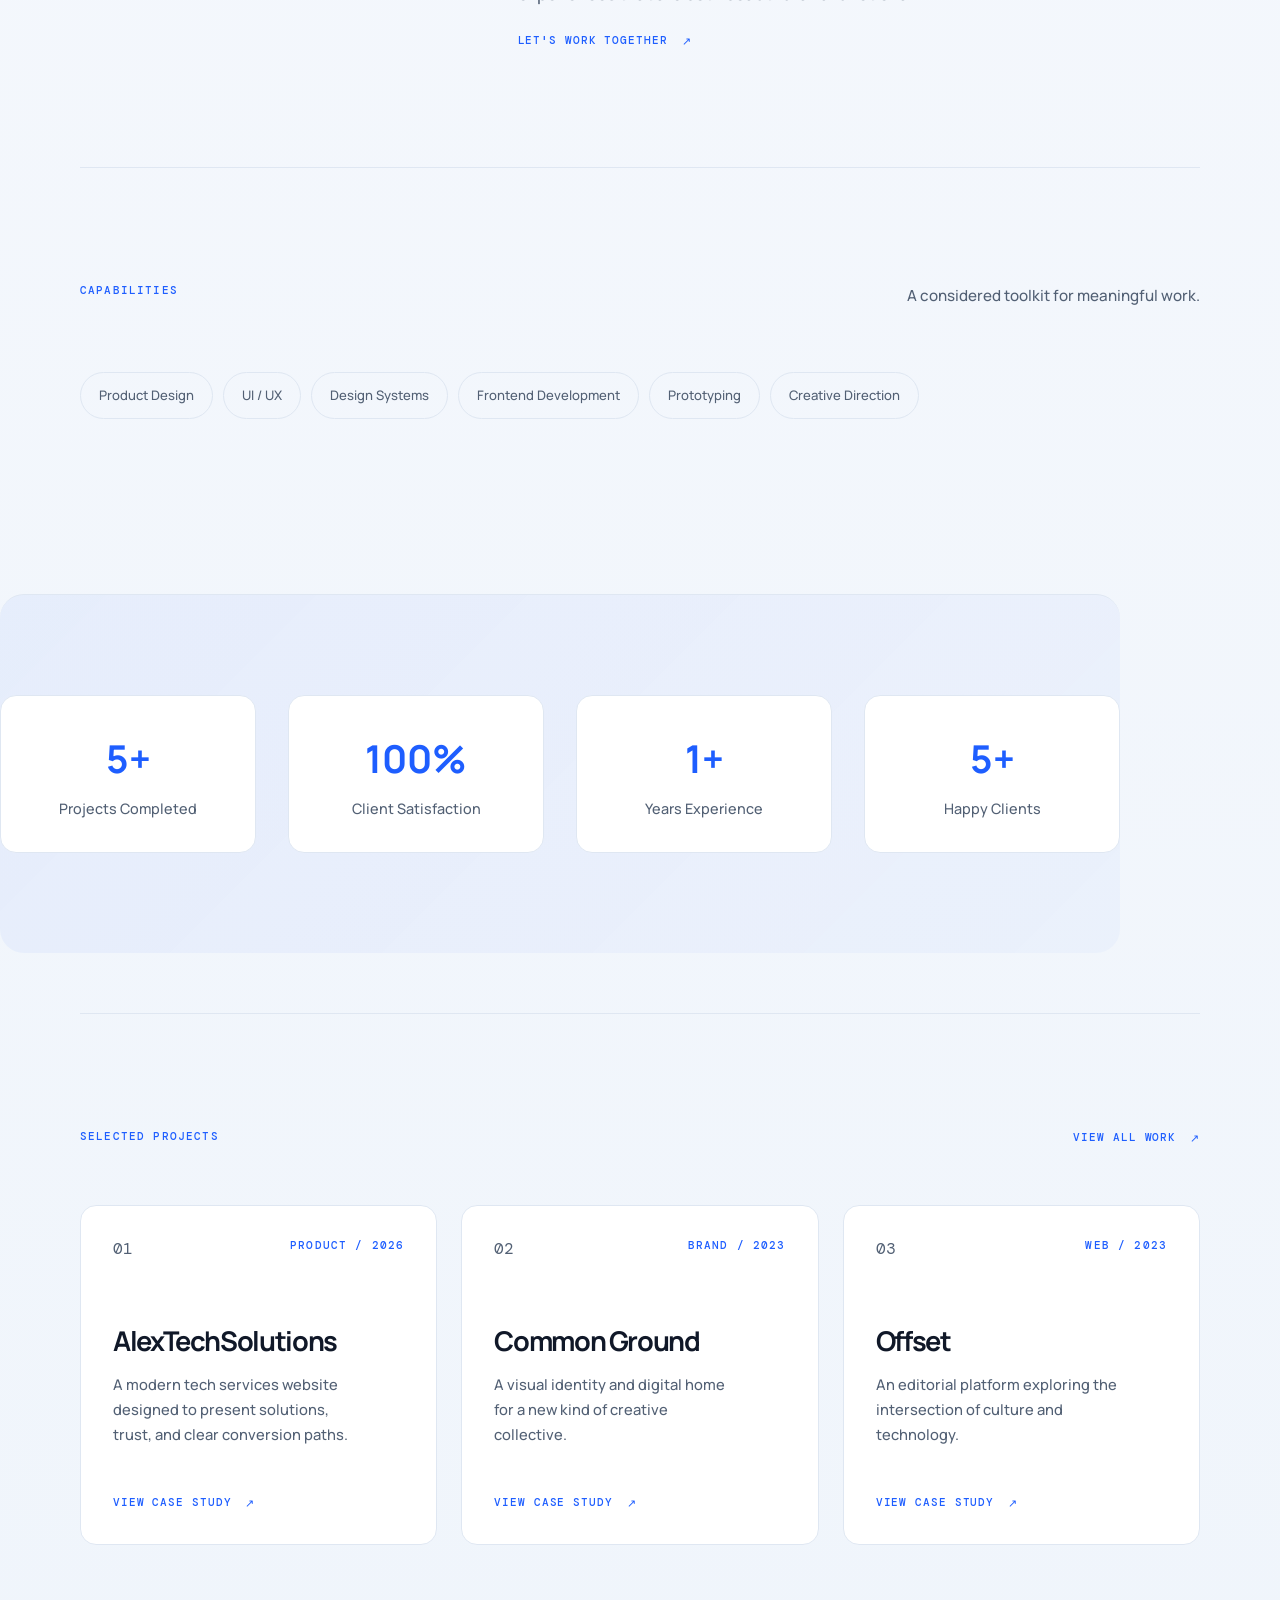
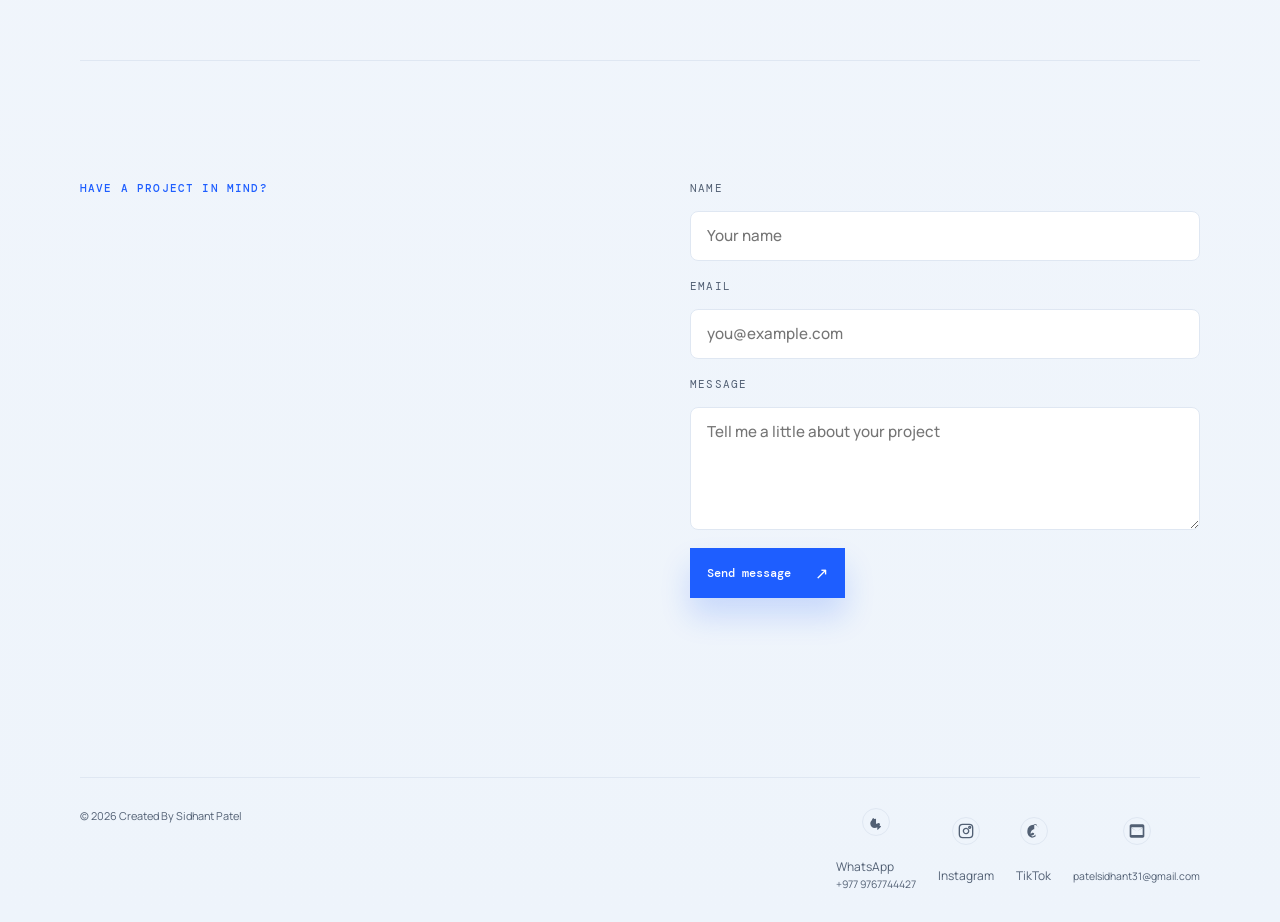
==== commit e0036313: "Update stats section with new project metrics" ====
--- a/index.html
+++ b/index.html
@@ -88,7 +88,7 @@
 
     <section class="section container" id="skills"><div class="section-heading"><p class="section-label">Capabilities</p><p class="section-note">A considered toolkit for meaningful work.</p></div><div class="skills-list"><span>Product Design</span><span>UI / UX</span><span>Design Systems</span><span>Frontend Development</span><span>Prototyping</span><span>Creative Direction</span></div></section>
 
-    <section class="section stats-section container" id="stats"><div class="stats-grid"><div class="stat-card"><div class="stat-number">50+</div><div class="stat-label">Projects Completed</div></div><div class="stat-card"><div class="stat-number">100%</div><div class="stat-label">Client Satisfaction</div></div><div class="stat-card"><div class="stat-number">1+</div><div class="stat-label">Years Experience</div></div><div class="stat-card"><div class="stat-number">5+</div><div class="stat-label">Happy Clients</div></div></div></section>
+    <section class="section stats-section container" id="stats"><div class="stats-grid"><div class="stat-card"><div class="stat-number">5+</div><div class="stat-label">Projects Completed</div></div><div class="stat-card"><div class="stat-number">100%</div><div class="stat-label">Client Satisfaction</div></div><div class="stat-card"><div class="stat-number">1+</div><div class="stat-label">Years Experience</div></div><div class="stat-card"><div class="stat-number">5+</div><div class="stat-label">Happy Clients</div></div></div></section>
 
     <section class="section container" id="projects"><div class="section-heading"><p class="section-label">Selected projects</p><a class="text-link" href="#contact">View all work <span>↗</span></a></div><div class="project-grid"><article class="project-card"><div class="card-background"></div><div class="card-content"><div class="project-top"><span class="project-number">01</span><span class="project-type">Product / 2026</span></div><h3>AlexTechSolutions</h3><p>A modern tech services website designed to present solutions, trust, and clear conversion paths.</p><a class="card-link" href="https://alextechsolutions.repairing.workers.dev/" target="_blank" rel="noreferrer" aria-label="View AlexTechSolutions project">View case study <span>↗</span></a></div></article><article class="project-card"><div class="card-background"></div><div class="card-content"><div class="project-top"><span class="project-number">02</span><span class="project-type">Brand / 2023</span></div><h3>Common Ground</h3><p>A visual identity and digital home for a new kind of creative collective.</p><a class="card-link" href="#contact" aria-label="View Common Ground project">View case study <span>↗</span></a></div></article><article class="project-card"><div class="card-background"></div><div class="card-content"><div class="project-top"><span class="project-number">03</span><span class="project-type">Web / 2023</span></div><h3>Offset</h3><p>An editorial platform exploring the intersection of culture and technology.</p><a class="card-link" href="#contact" aria-label="View Offset project">View case study <span>↗</span></a></div></article></div></section>
 
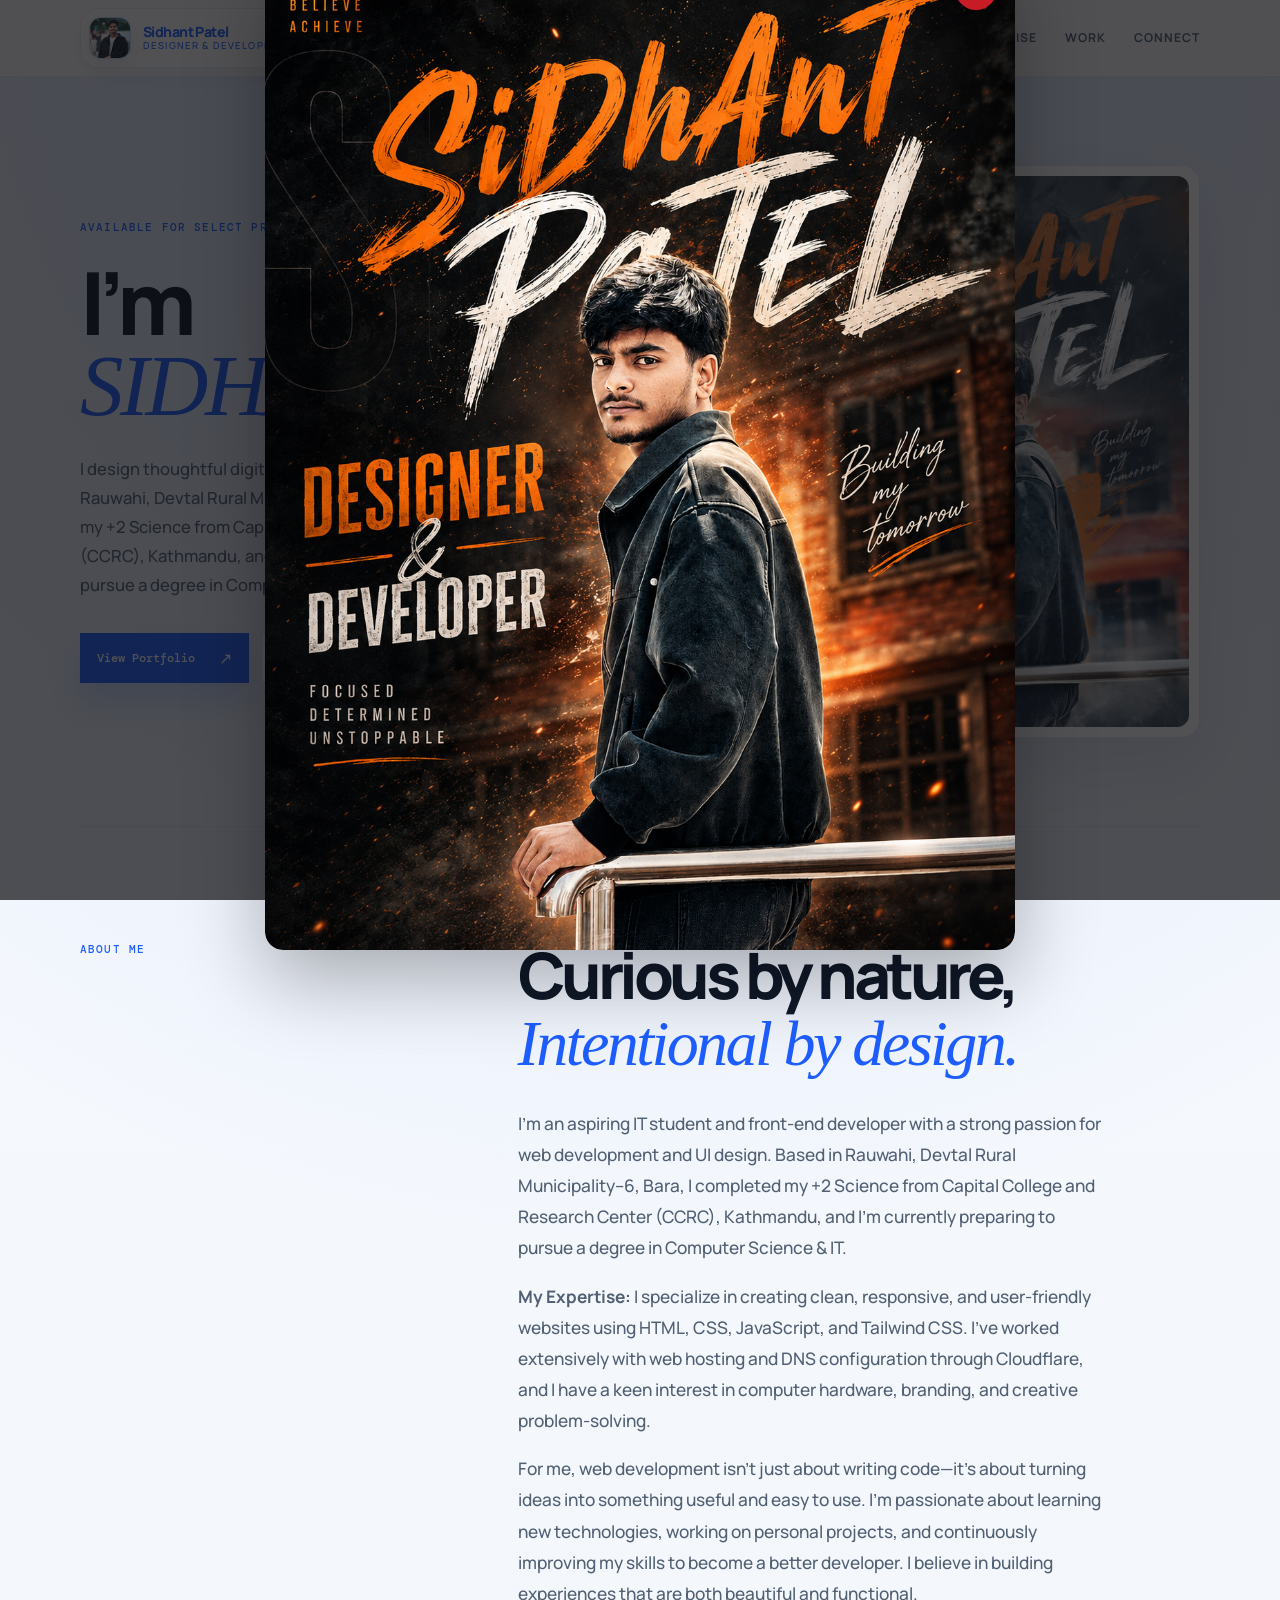
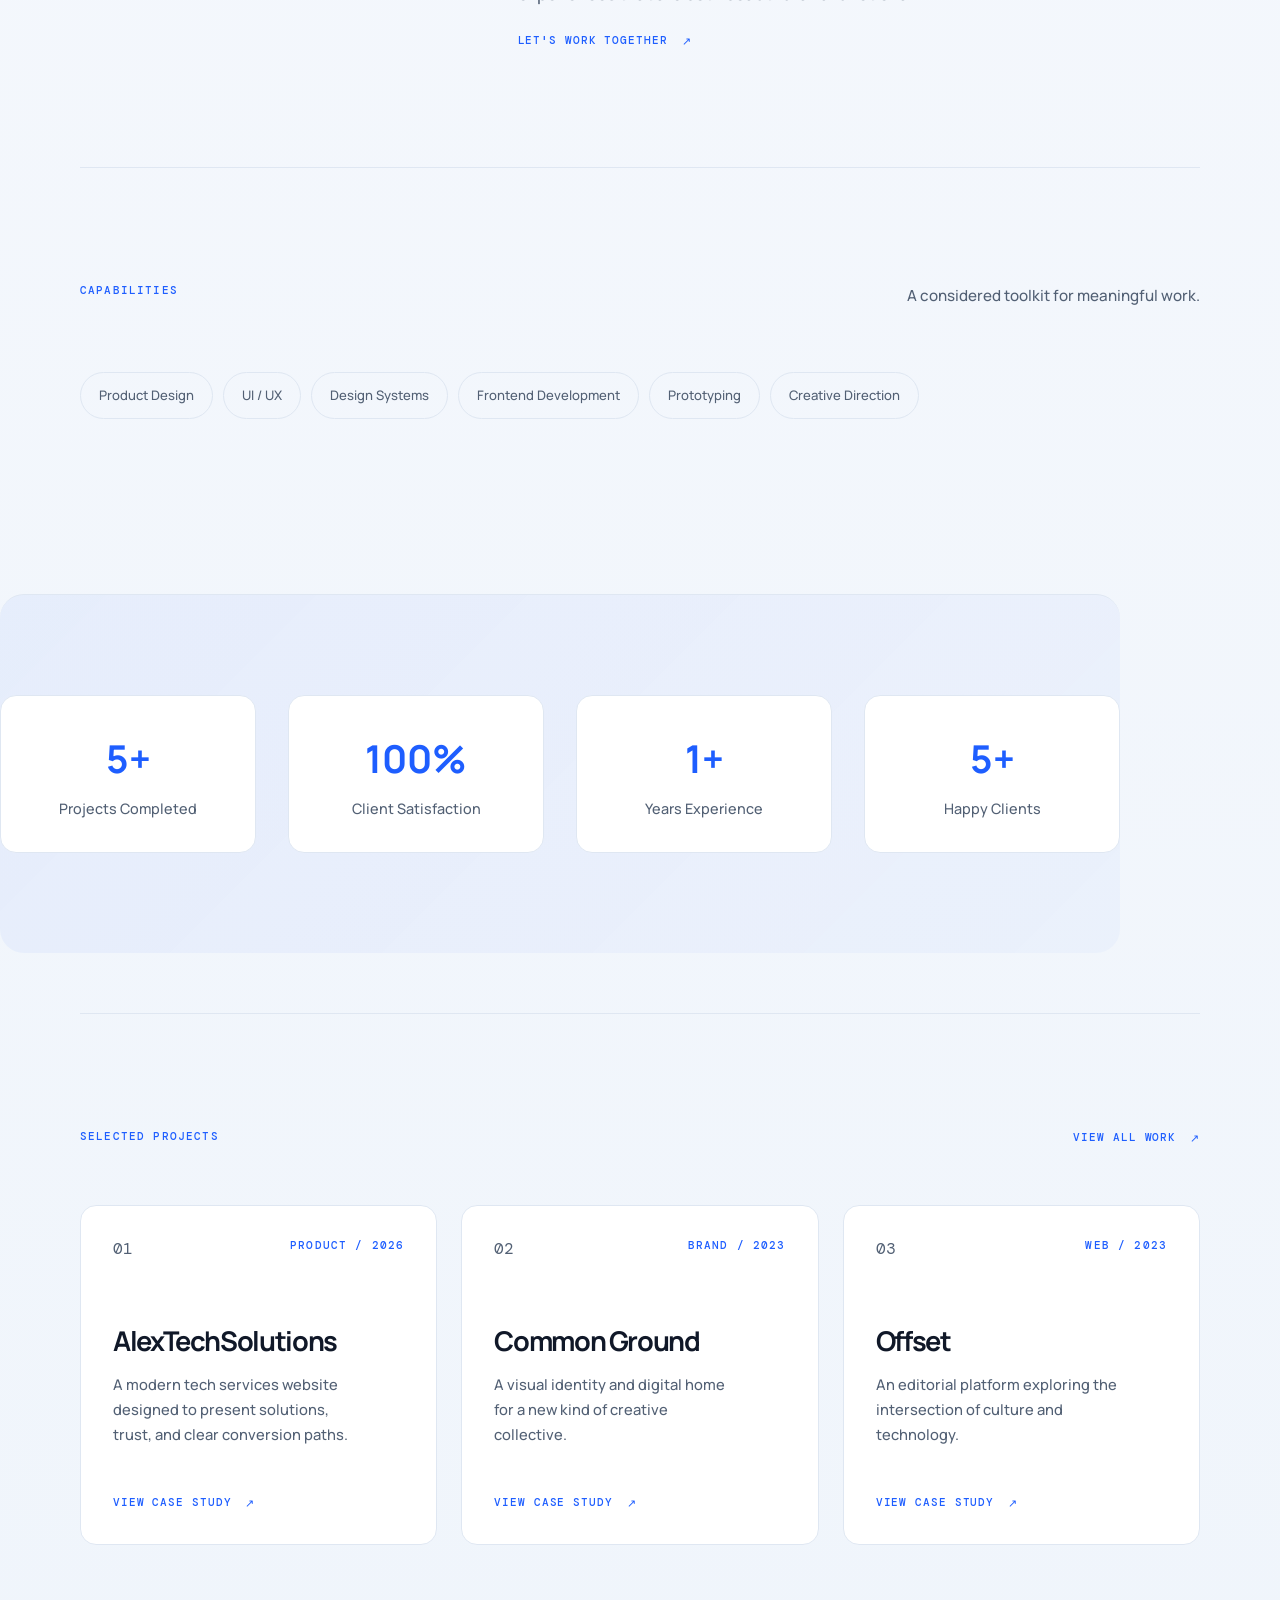
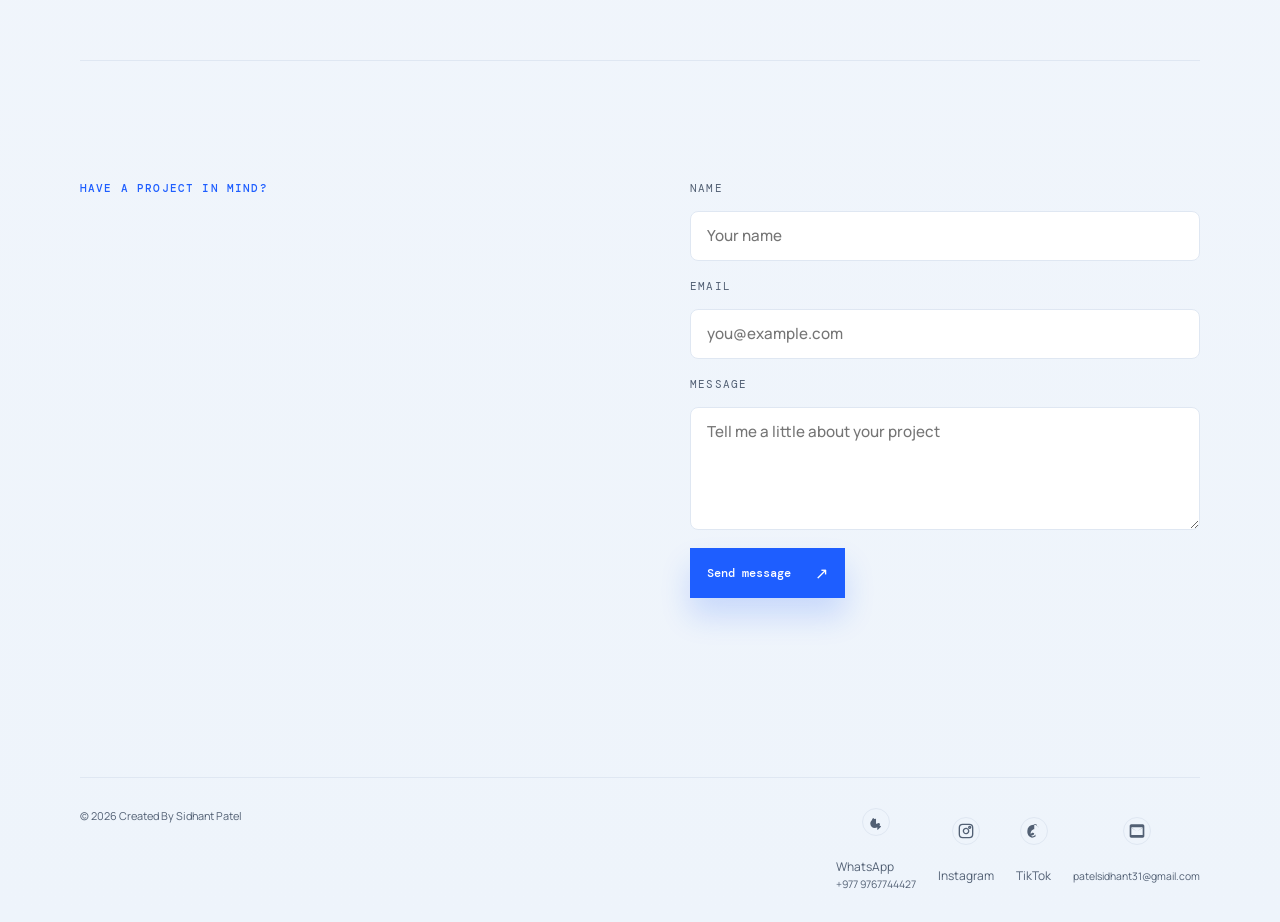
==== commit eea9388c: "Correct greeting text in index.html" ====
--- a/index.html
+++ b/index.html
@@ -65,7 +65,7 @@
     <section class="hero container" id="home">
       <div class="hero-copy">
         <p class="eyebrow">Available for select projects <span class="status-dot"></span></p>
-        <h1>Hi, I’m<br /><em>SIDHANT </em></h1>
+        <h1>I’m<br /><em>SIDHANT </em></h1>
         <p class="intro">I design thoughtful digital experiences. Based in Rauwahi, Devtal Rural Municipality–6, Bara, I completed my +2 Science from Capital College and Research Center (CCRC), Kathmandu, and I'm currently preparing to pursue a degree in Computer Science & IT.</p>
         <div class="actions"><a class="button button-primary" href="#projects">View Portfolio <span>↗</span></a><a class="button button-secondary" href="cv.png" download>Download Resume <span>↓</span></a></div>
       </div>
@@ -90,7 +90,7 @@
 
     <section class="section stats-section container" id="stats"><div class="stats-grid"><div class="stat-card"><div class="stat-number">5+</div><div class="stat-label">Projects Completed</div></div><div class="stat-card"><div class="stat-number">100%</div><div class="stat-label">Client Satisfaction</div></div><div class="stat-card"><div class="stat-number">1+</div><div class="stat-label">Years Experience</div></div><div class="stat-card"><div class="stat-number">5+</div><div class="stat-label">Happy Clients</div></div></div></section>
 
-    <section class="section container" id="projects"><div class="section-heading"><p class="section-label">Selected projects</p><a class="text-link" href="#contact">View all work <span>↗</span></a></div><div class="project-grid"><article class="project-card"><div class="card-background"></div><div class="card-content"><div class="project-top"><span class="project-number">01</span><span class="project-type">Product / 2026</span></div><h3>AlexTechSolutions</h3><p>A modern tech services website designed to present solutions, trust, and clear conversion paths.</p><a class="card-link" href="https://alextechsolutions.repairing.workers.dev/" target="_blank" rel="noreferrer" aria-label="View AlexTechSolutions project">View case study <span>↗</span></a></div></article><article class="project-card"><div class="card-background"></div><div class="card-content"><div class="project-top"><span class="project-number">02</span><span class="project-type">Brand / 2023</span></div><h3>Common Ground</h3><p>A visual identity and digital home for a new kind of creative collective.</p><a class="card-link" href="#contact" aria-label="View Common Ground project">View case study <span>↗</span></a></div></article><article class="project-card"><div class="card-background"></div><div class="card-content"><div class="project-top"><span class="project-number">03</span><span class="project-type">Web / 2023</span></div><h3>Offset</h3><p>An editorial platform exploring the intersection of culture and technology.</p><a class="card-link" href="#contact" aria-label="View Offset project">View case study <span>↗</span></a></div></article></div></section>
+    <section class="section container" id="projects"><div class="section-heading"><p class="section-label">Selected projects</p><a class="text-link" href="#contact">View all work <span>↗</span></a></div><div class="project-grid"><article class="project-card"><div class="card-background"></div><div class="card-content"><div class="project-top"><span class="project-number">01</span><span class="project-type">Product / 2026</span></div><h3>AlexTechSolutions</h3><p>A modern tech services website designed to present solutions, trust, and clear conversion paths.</p><a class="card-link" href="https://alextechsolutions.sidhantpatel.com.np/" target="_blank" rel="noreferrer" aria-label="View AlexTechSolutions project">View case study <span>↗</span></a></div></article><article class="project-card"><div class="card-background"></div><div class="card-content"><div class="project-top"><span class="project-number">02</span><span class="project-type">Brand / 2023</span></div><h3>Common Ground</h3><p>A visual identity and digital home for a new kind of creative collective.</p><a class="card-link" href="#contact" aria-label="View Common Ground project">View case study <span>↗</span></a></div></article><article class="project-card"><div class="card-background"></div><div class="card-content"><div class="project-top"><span class="project-number">03</span><span class="project-type">Web / 2023</span></div><h3>Offset</h3><p>An editorial platform exploring the intersection of culture and technology.</p><a class="card-link" href="#contact" aria-label="View Offset project">View case study <span>↗</span></a></div></article></div></section>
 
     <section class="section contact-section container" id="contact"><div><p class="section-label">Have a project in mind?</p><h2>Let's make something<br /><em>worth remembering.</em></h2></div><form id="contact-form" class="contact-form" action="https://formspree.io/f/xljrllak" method="POST"><div class="form-group"><label for="name" class="form-label">Name</label><input type="text" id="name" name="name" class="form-input" required placeholder="Your name" /></div><div class="form-group"><label for="email" class="form-label">Email</label><input type="email" id="email" name="email" class="form-input" required placeholder="you@example.com" /></div><div class="form-group"><label for="message" class="form-label">Message</label><textarea id="message" name="message" class="form-input form-textarea" rows="4" required placeholder="Tell me a little about your project"></textarea></div><button class="button button-primary" type="submit">Send message <span>↗</span></button><p class="form-message" role="status"></p></form></section>
 
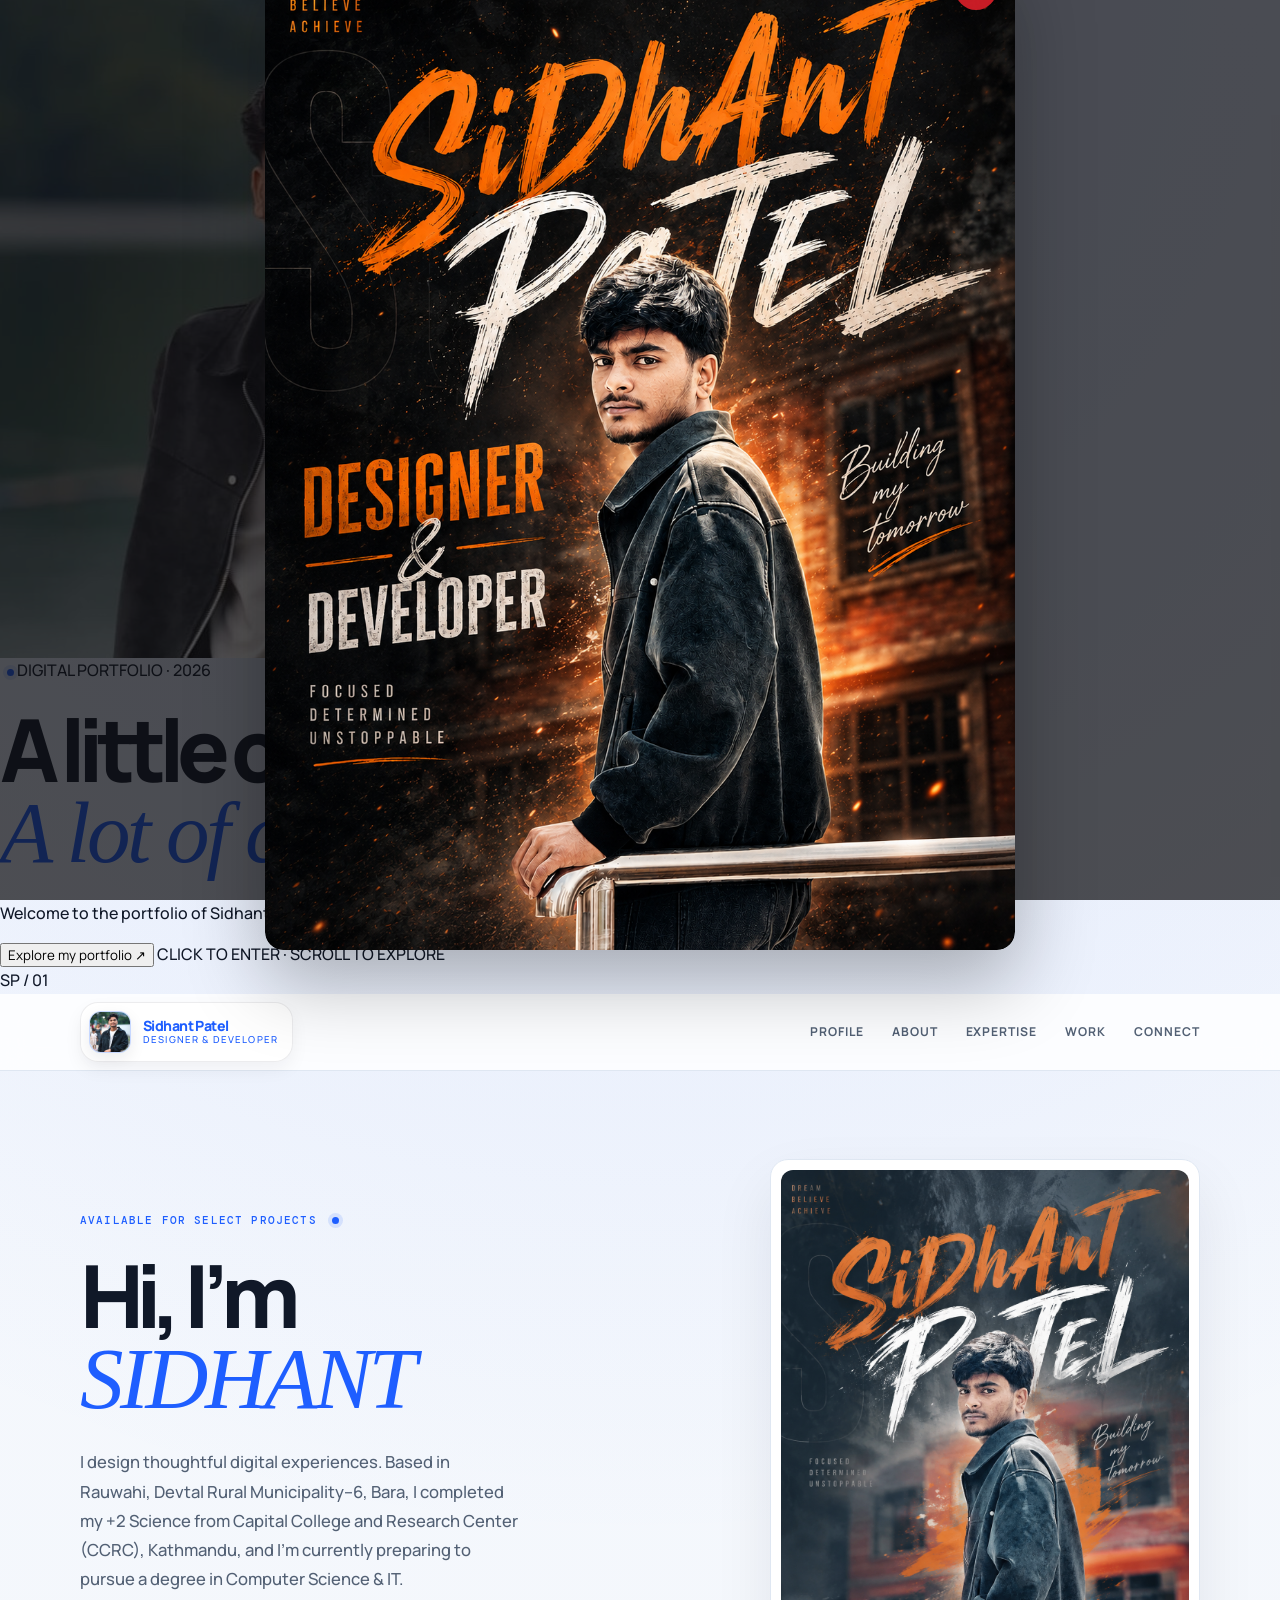
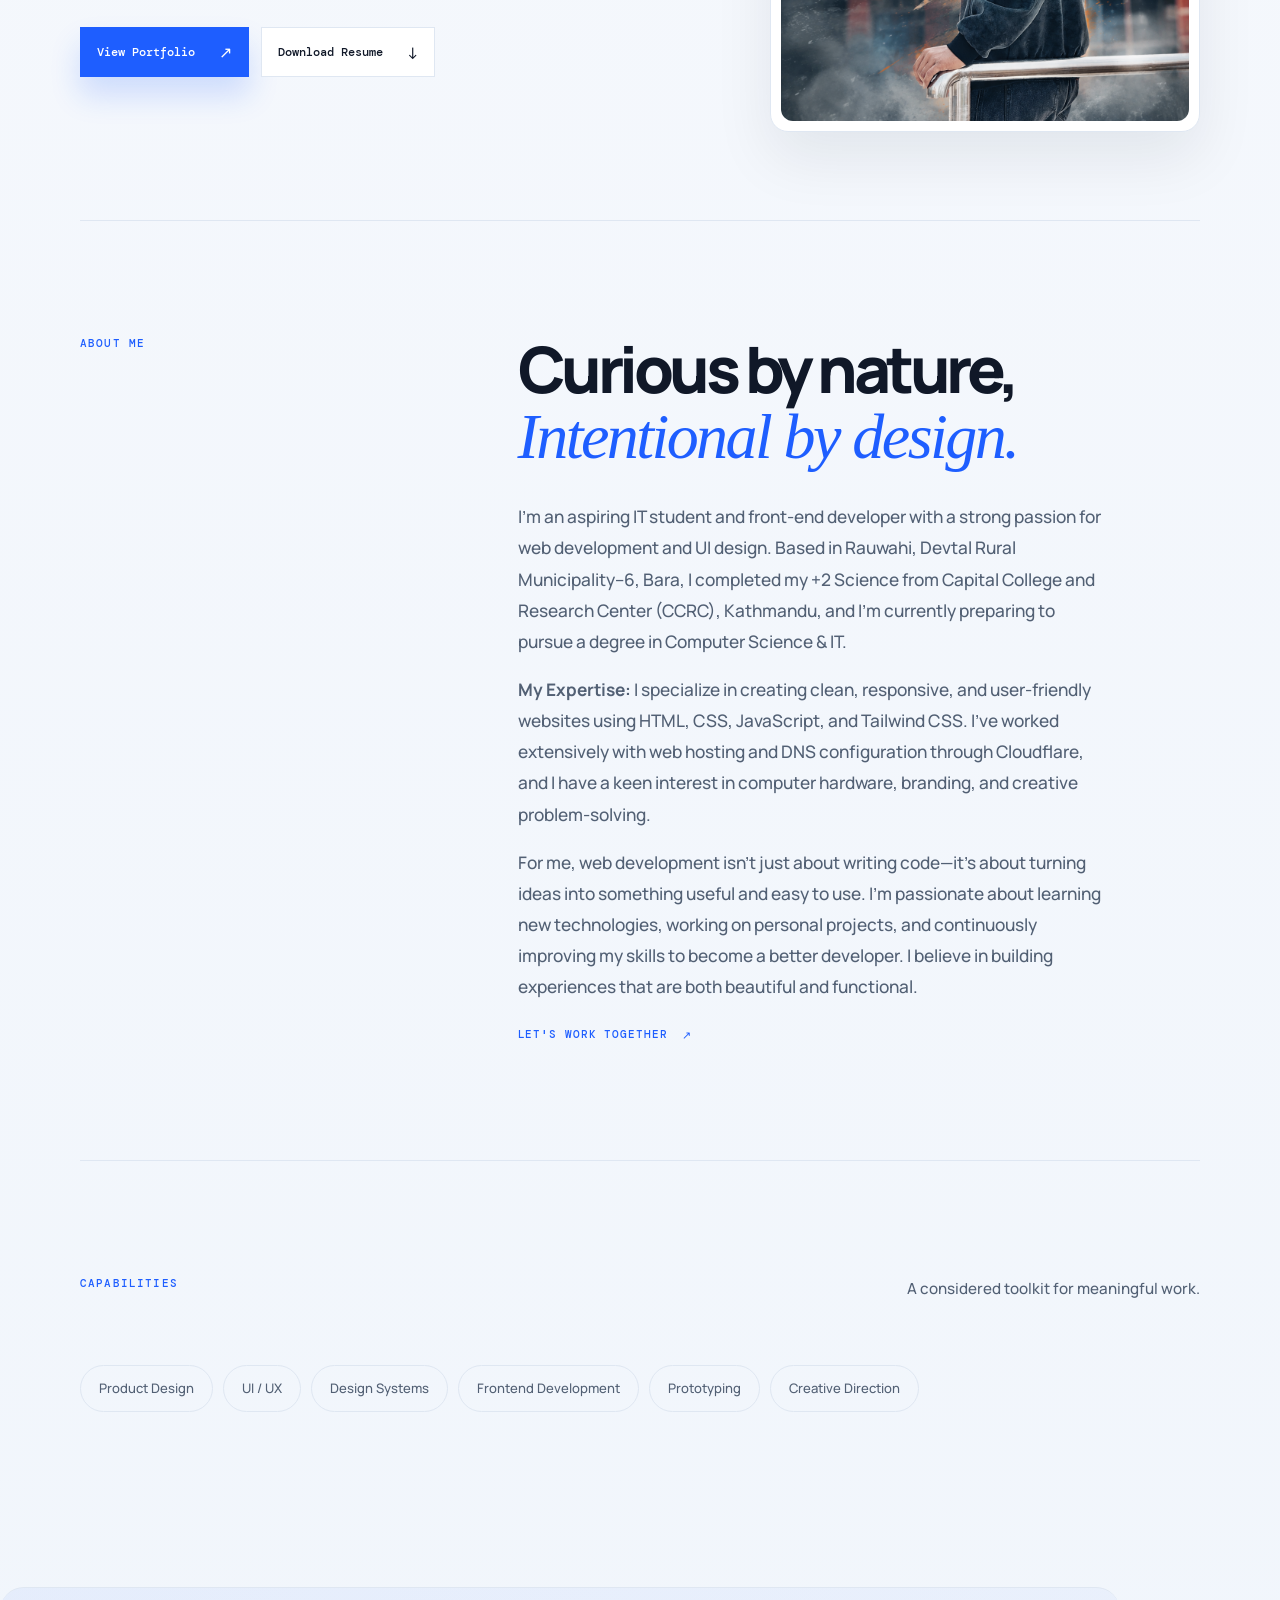
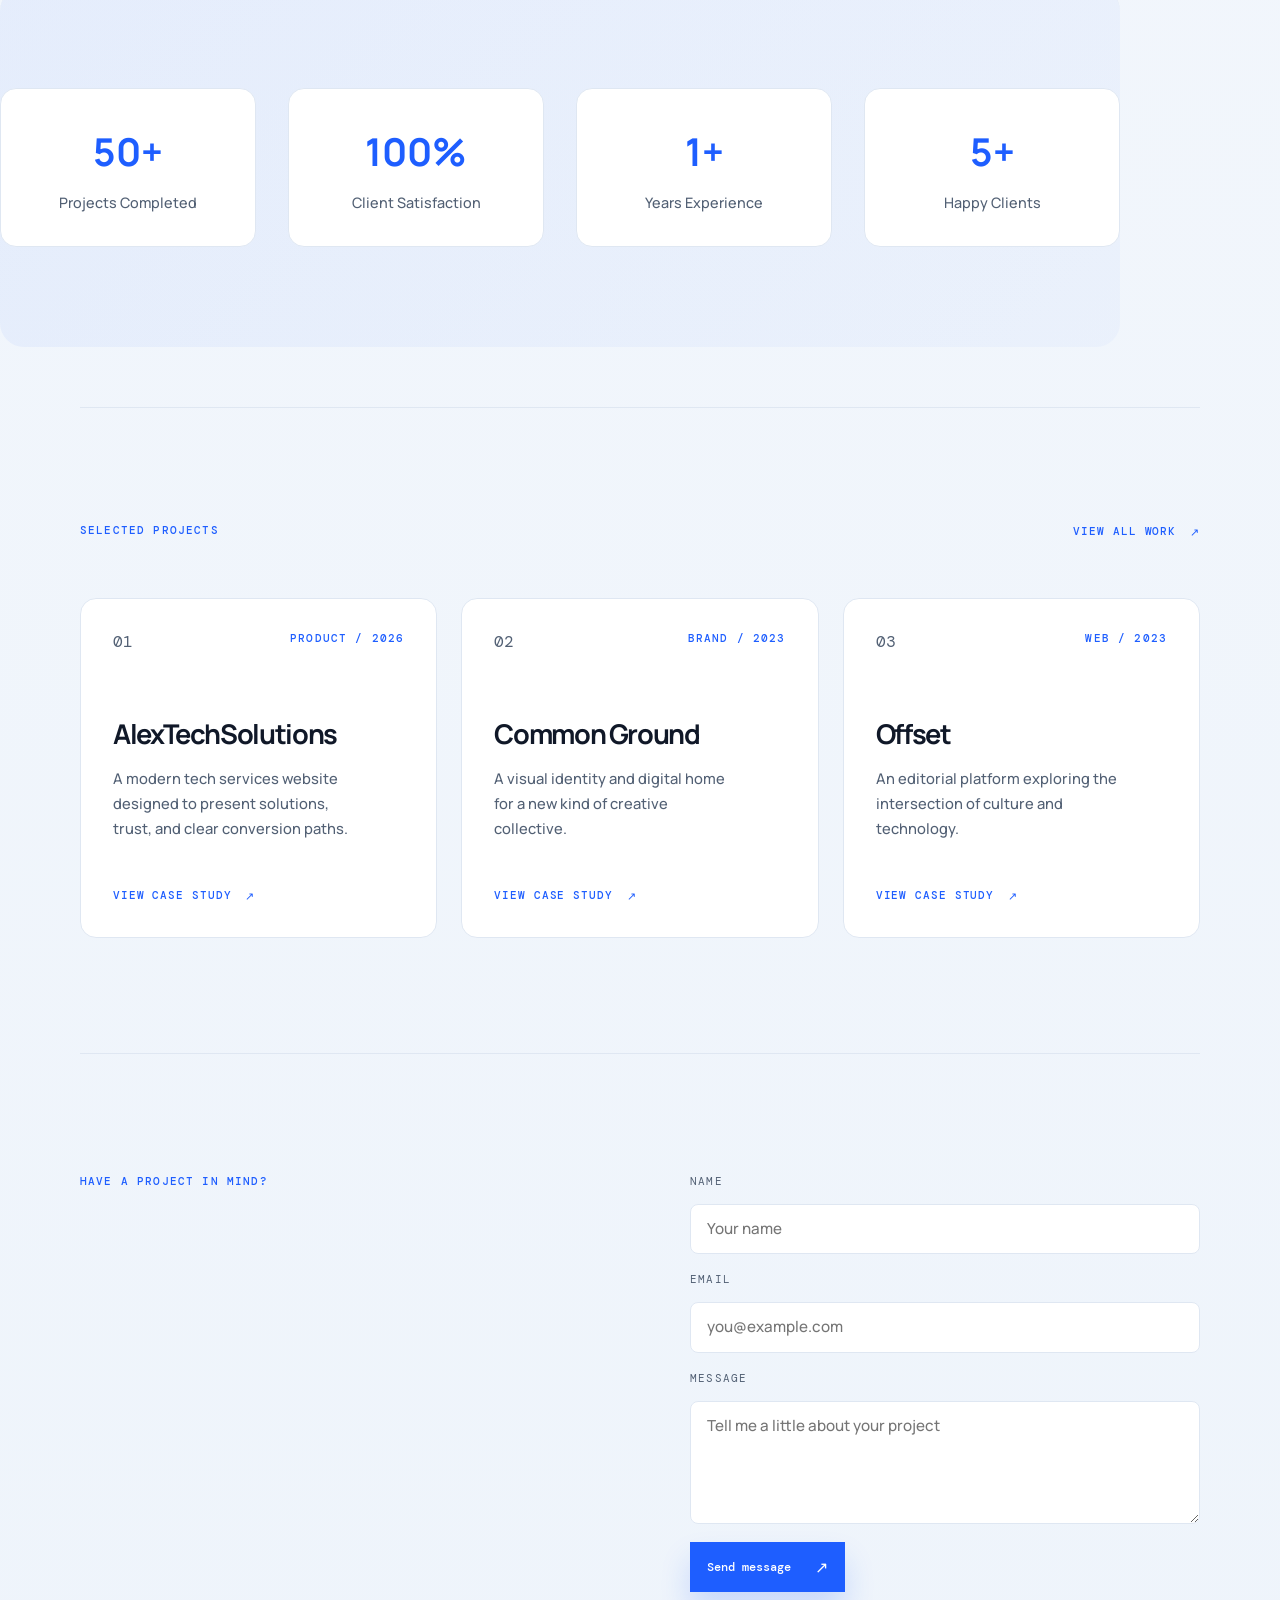
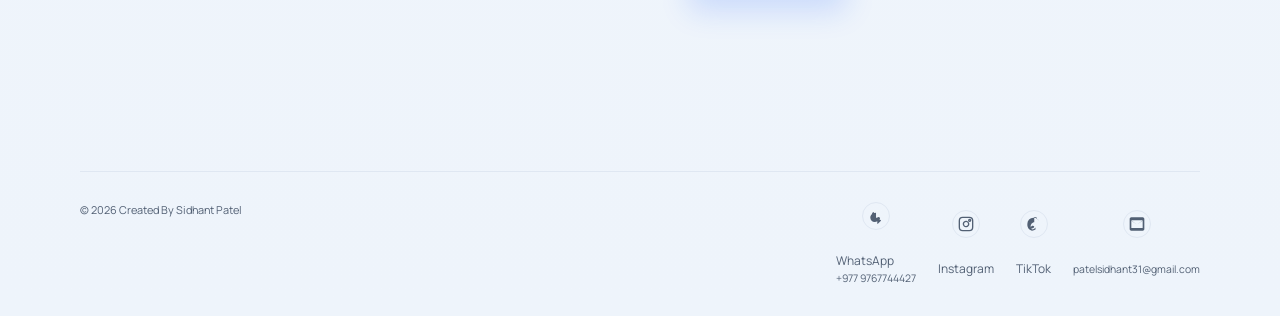
==== commit 44ef679f: "Update theme colors and add welcome section" ====
--- a/index.html
+++ b/index.html
@@ -29,8 +29,8 @@
   <meta name="twitter:description" content="Sidhant Patel  product designer and developer From Nepal." />
   <meta name="twitter:image" content="https://sidhantpatel.com.np/t1.png" />
 
-  <meta name="theme-color" content="#0b0b0f" />
-  <meta name="msapplication-TileColor" content="#0b0b0f" />
+  <meta name="theme-color" content="#f5f2eb" />
+  <meta name="msapplication-TileColor" content="#f5f2eb" />
   <meta name="msapplication-TileImage" content="shsaaa.png" />
 
   <link rel="icon" href="shsaaa.png" type="image/png" sizes="any" />
@@ -45,6 +45,24 @@
   <link rel="stylesheet" href="style.css" />
 </head>
 <body>
+  <section class="welcome-screen" id="welcomeScreen" role="dialog" aria-modal="true" aria-labelledby="welcomeTitle" aria-describedby="welcomeDescription">
+    <div class="welcome-orbit" aria-hidden="true">
+      <div class="orbit-ring orbit-ring-one"></div>
+      <div class="orbit-ring orbit-ring-two"></div>
+      <div class="welcome-photo-frame"><img src="sidhant4.jpeg" alt="Sidhant Patel" class="welcome-photo" /></div>
+      <span class="orbit-dot orbit-dot-one"></span>
+      <span class="orbit-dot orbit-dot-two"></span>
+    </div>
+    <div class="welcome-copy">
+      <p class="welcome-kicker"><span class="status-dot"></span> DIGITAL PORTFOLIO · 2026</p>
+      <h1 id="welcomeTitle">A little creativity.<br /><em>A lot of curiosity.</em></h1>
+      <p id="welcomeDescription">Welcome to the portfolio of Sidhant Patel — designer, developer, and maker of thoughtful digital experiences.</p>
+      <button class="welcome-enter" id="welcomeEnter" type="button">Explore my portfolio <span aria-hidden="true">↗</span></button>
+      <span class="welcome-hint">CLICK TO ENTER <span aria-hidden="true">·</span> SCROLL TO EXPLORE</span>
+    </div>
+    <span class="welcome-index" aria-hidden="true">SP / 01</span>
+  </section>
+
   <header class="site-header">
     <nav class="nav container" aria-label="Primary navigation">
       <a class="logo" href="#home" aria-label="Sidhant Patel home">
@@ -65,7 +83,7 @@
     <section class="hero container" id="home">
       <div class="hero-copy">
         <p class="eyebrow">Available for select projects <span class="status-dot"></span></p>
-        <h1>I’m<br /><em>SIDHANT </em></h1>
+        <h1>Hi, I’m<br /><em>SIDHANT </em></h1>
         <p class="intro">I design thoughtful digital experiences. Based in Rauwahi, Devtal Rural Municipality–6, Bara, I completed my +2 Science from Capital College and Research Center (CCRC), Kathmandu, and I'm currently preparing to pursue a degree in Computer Science & IT.</p>
         <div class="actions"><a class="button button-primary" href="#projects">View Portfolio <span>↗</span></a><a class="button button-secondary" href="cv.png" download>Download Resume <span>↓</span></a></div>
       </div>
@@ -88,9 +106,9 @@
 
     <section class="section container" id="skills"><div class="section-heading"><p class="section-label">Capabilities</p><p class="section-note">A considered toolkit for meaningful work.</p></div><div class="skills-list"><span>Product Design</span><span>UI / UX</span><span>Design Systems</span><span>Frontend Development</span><span>Prototyping</span><span>Creative Direction</span></div></section>
 
-    <section class="section stats-section container" id="stats"><div class="stats-grid"><div class="stat-card"><div class="stat-number">5+</div><div class="stat-label">Projects Completed</div></div><div class="stat-card"><div class="stat-number">100%</div><div class="stat-label">Client Satisfaction</div></div><div class="stat-card"><div class="stat-number">1+</div><div class="stat-label">Years Experience</div></div><div class="stat-card"><div class="stat-number">5+</div><div class="stat-label">Happy Clients</div></div></div></section>
+    <section class="section stats-section container" id="stats"><div class="stats-grid"><div class="stat-card"><div class="stat-number">50+</div><div class="stat-label">Projects Completed</div></div><div class="stat-card"><div class="stat-number">100%</div><div class="stat-label">Client Satisfaction</div></div><div class="stat-card"><div class="stat-number">1+</div><div class="stat-label">Years Experience</div></div><div class="stat-card"><div class="stat-number">5+</div><div class="stat-label">Happy Clients</div></div></div></section>
 
-    <section class="section container" id="projects"><div class="section-heading"><p class="section-label">Selected projects</p><a class="text-link" href="#contact">View all work <span>↗</span></a></div><div class="project-grid"><article class="project-card"><div class="card-background"></div><div class="card-content"><div class="project-top"><span class="project-number">01</span><span class="project-type">Product / 2026</span></div><h3>AlexTechSolutions</h3><p>A modern tech services website designed to present solutions, trust, and clear conversion paths.</p><a class="card-link" href="https://alextechsolutions.sidhantpatel.com.np/" target="_blank" rel="noreferrer" aria-label="View AlexTechSolutions project">View case study <span>↗</span></a></div></article><article class="project-card"><div class="card-background"></div><div class="card-content"><div class="project-top"><span class="project-number">02</span><span class="project-type">Brand / 2023</span></div><h3>Common Ground</h3><p>A visual identity and digital home for a new kind of creative collective.</p><a class="card-link" href="#contact" aria-label="View Common Ground project">View case study <span>↗</span></a></div></article><article class="project-card"><div class="card-background"></div><div class="card-content"><div class="project-top"><span class="project-number">03</span><span class="project-type">Web / 2023</span></div><h3>Offset</h3><p>An editorial platform exploring the intersection of culture and technology.</p><a class="card-link" href="#contact" aria-label="View Offset project">View case study <span>↗</span></a></div></article></div></section>
+    <section class="section container" id="projects"><div class="section-heading"><p class="section-label">Selected projects</p><a class="text-link" href="#contact">View all work <span>↗</span></a></div><div class="project-grid"><article class="project-card"><div class="card-background"></div><div class="card-content"><div class="project-top"><span class="project-number">01</span><span class="project-type">Product / 2026</span></div><h3>AlexTechSolutions</h3><p>A modern tech services website designed to present solutions, trust, and clear conversion paths.</p><a class="card-link" href="https://alextechsolutions.repairing.workers.dev/" target="_blank" rel="noreferrer" aria-label="View AlexTechSolutions project">View case study <span>↗</span></a></div></article><article class="project-card"><div class="card-background"></div><div class="card-content"><div class="project-top"><span class="project-number">02</span><span class="project-type">Brand / 2023</span></div><h3>Common Ground</h3><p>A visual identity and digital home for a new kind of creative collective.</p><a class="card-link" href="#contact" aria-label="View Common Ground project">View case study <span>↗</span></a></div></article><article class="project-card"><div class="card-background"></div><div class="card-content"><div class="project-top"><span class="project-number">03</span><span class="project-type">Web / 2023</span></div><h3>Offset</h3><p>An editorial platform exploring the intersection of culture and technology.</p><a class="card-link" href="#contact" aria-label="View Offset project">View case study <span>↗</span></a></div></article></div></section>
 
     <section class="section contact-section container" id="contact"><div><p class="section-label">Have a project in mind?</p><h2>Let's make something<br /><em>worth remembering.</em></h2></div><form id="contact-form" class="contact-form" action="https://formspree.io/f/xljrllak" method="POST"><div class="form-group"><label for="name" class="form-label">Name</label><input type="text" id="name" name="name" class="form-input" required placeholder="Your name" /></div><div class="form-group"><label for="email" class="form-label">Email</label><input type="email" id="email" name="email" class="form-input" required placeholder="you@example.com" /></div><div class="form-group"><label for="message" class="form-label">Message</label><textarea id="message" name="message" class="form-input form-textarea" rows="4" required placeholder="Tell me a little about your project"></textarea></div><button class="button button-primary" type="submit">Send message <span>↗</span></button><p class="form-message" role="status"></p></form></section>
 
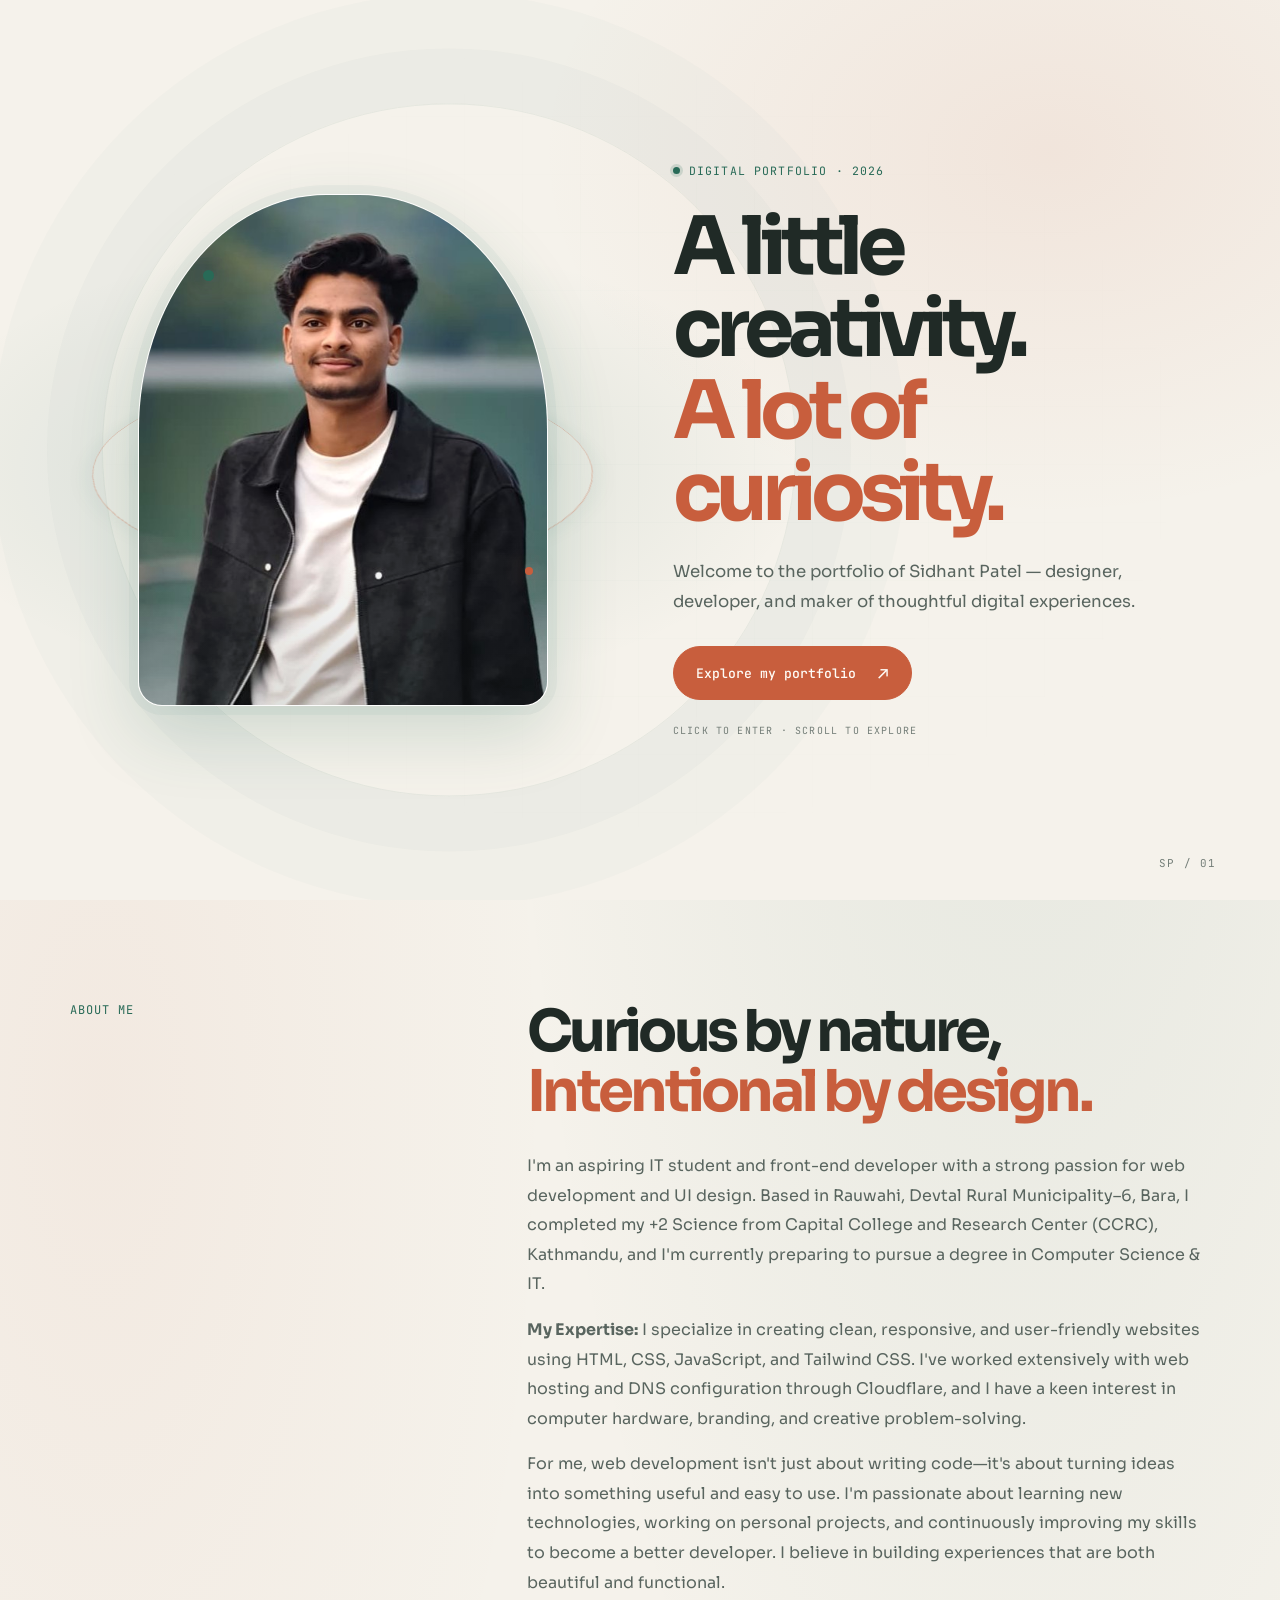
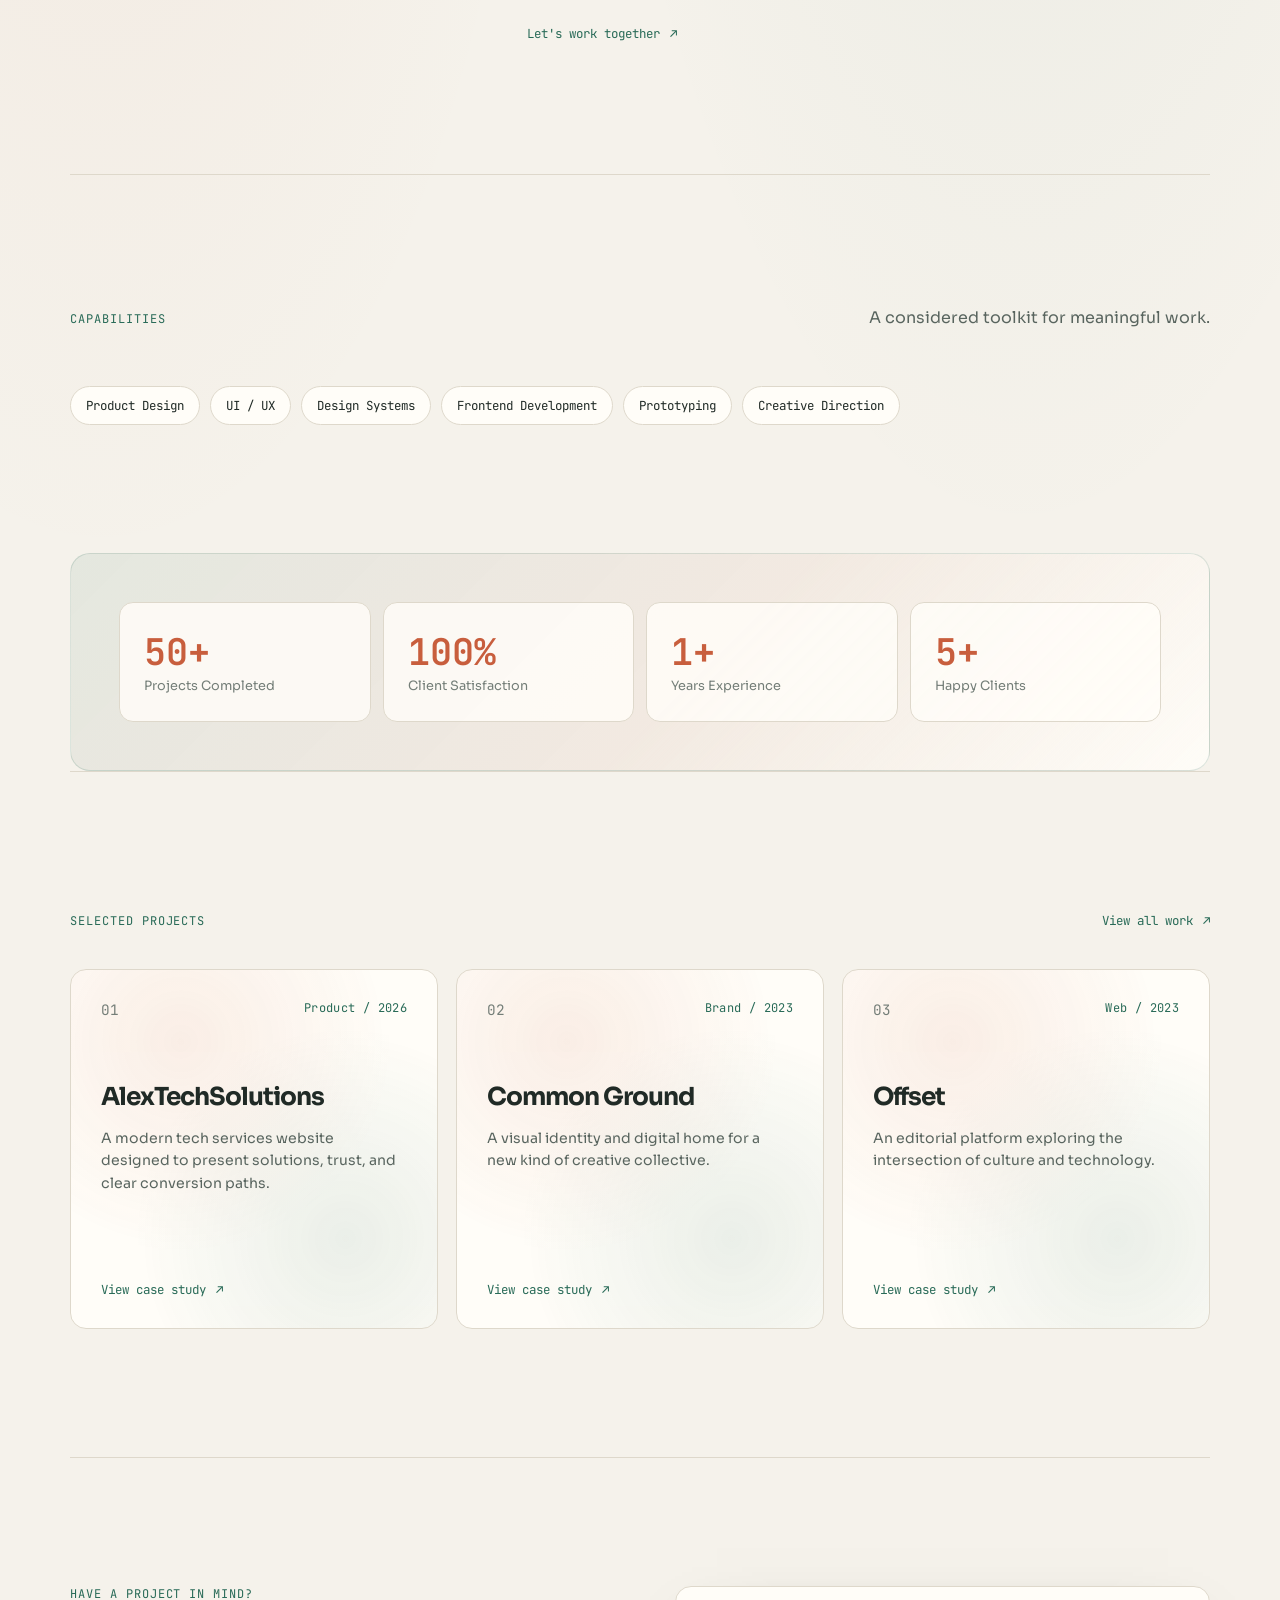
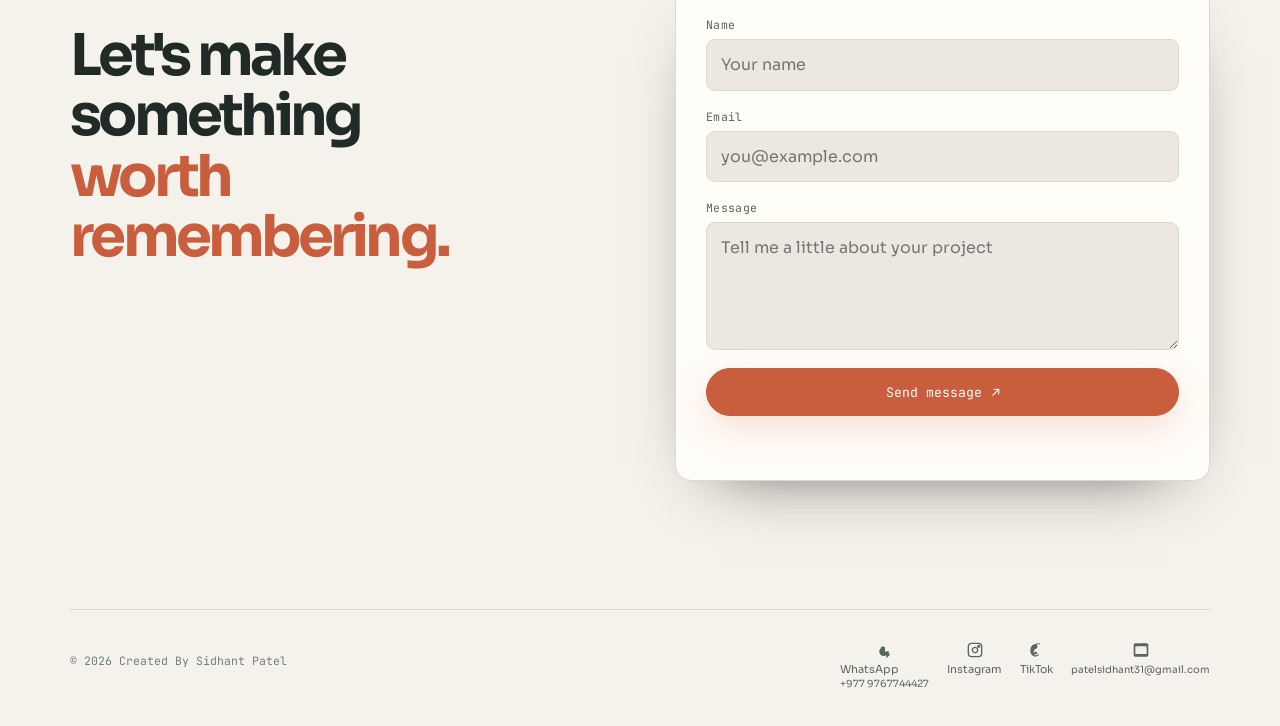
==== commit d4882ed4: "Update project links and HTML structure" ====
--- a/index.html
+++ b/index.html
@@ -108,7 +108,7 @@
 
     <section class="section stats-section container" id="stats"><div class="stats-grid"><div class="stat-card"><div class="stat-number">50+</div><div class="stat-label">Projects Completed</div></div><div class="stat-card"><div class="stat-number">100%</div><div class="stat-label">Client Satisfaction</div></div><div class="stat-card"><div class="stat-number">1+</div><div class="stat-label">Years Experience</div></div><div class="stat-card"><div class="stat-number">5+</div><div class="stat-label">Happy Clients</div></div></div></section>
 
-    <section class="section container" id="projects"><div class="section-heading"><p class="section-label">Selected projects</p><a class="text-link" href="#contact">View all work <span>↗</span></a></div><div class="project-grid"><article class="project-card"><div class="card-background"></div><div class="card-content"><div class="project-top"><span class="project-number">01</span><span class="project-type">Product / 2026</span></div><h3>AlexTechSolutions</h3><p>A modern tech services website designed to present solutions, trust, and clear conversion paths.</p><a class="card-link" href="https://alextechsolutions.repairing.workers.dev/" target="_blank" rel="noreferrer" aria-label="View AlexTechSolutions project">View case study <span>↗</span></a></div></article><article class="project-card"><div class="card-background"></div><div class="card-content"><div class="project-top"><span class="project-number">02</span><span class="project-type">Brand / 2023</span></div><h3>Common Ground</h3><p>A visual identity and digital home for a new kind of creative collective.</p><a class="card-link" href="#contact" aria-label="View Common Ground project">View case study <span>↗</span></a></div></article><article class="project-card"><div class="card-background"></div><div class="card-content"><div class="project-top"><span class="project-number">03</span><span class="project-type">Web / 2023</span></div><h3>Offset</h3><p>An editorial platform exploring the intersection of culture and technology.</p><a class="card-link" href="#contact" aria-label="View Offset project">View case study <span>↗</span></a></div></article></div></section>
+    <section class="section container" id="projects"><div class="section-heading"><p class="section-label">Selected projects</p><a class="text-link" href="#contact">View all work <span>↗</span></a></div><div class="project-grid"><article class="project-card"><div class="card-background"></div><div class="card-content"><div class="project-top"><span class="project-number">01</span><span class="project-type">Product / 2026</span></div><h3>AlexTechSolutions</h3><p>A modern tech services website designed to present solutions, trust, and clear conversion paths.</p><a class="card-link" href="https://alextechsolutions.sidhantpatel.com.np/" target="_blank" rel="noreferrer" aria-label="View AlexTechSolutions project">View case study <span>↗</span></a></div></article><article class="project-card"><div class="card-background"></div><div class="card-content"><div class="project-top"><span class="project-number">02</span><span class="project-type">Brand / 2023</span></div><h3>Common Ground</h3><p>A visual identity and digital home for a new kind of creative collective.</p><a class="card-link" href="#contact" aria-label="View Common Ground project">View case study <span>↗</span></a></div></article><article class="project-card"><div class="card-background"></div><div class="card-content"><div class="project-top"><span class="project-number">03</span><span class="project-type">Web / 2023</span></div><h3>Offset</h3><p>An editorial platform exploring the intersection of culture and technology.</p><a class="card-link" href="#contact" aria-label="View Offset project">View case study <span>↗</span></a></div></article></div></section>
 
     <section class="section contact-section container" id="contact"><div><p class="section-label">Have a project in mind?</p><h2>Let's make something<br /><em>worth remembering.</em></h2></div><form id="contact-form" class="contact-form" action="https://formspree.io/f/xljrllak" method="POST"><div class="form-group"><label for="name" class="form-label">Name</label><input type="text" id="name" name="name" class="form-input" required placeholder="Your name" /></div><div class="form-group"><label for="email" class="form-label">Email</label><input type="email" id="email" name="email" class="form-input" required placeholder="you@example.com" /></div><div class="form-group"><label for="message" class="form-label">Message</label><textarea id="message" name="message" class="form-input form-textarea" rows="4" required placeholder="Tell me a little about your project"></textarea></div><button class="button button-primary" type="submit">Send message <span>↗</span></button><p class="form-message" role="status"></p></form></section>
 
--- a/style.css
+++ b/style.css
@@ -1,3 +1,167 @@
+@import url('https://fonts.googleapis.com/css2?family=JetBrains+Mono:wght@400;500;600&family=Sora:wght@400;500;600;700&display=swap');
+
+:root {
+  color-scheme: light;
+  --bg: #f5f2eb;
+  --bg-soft: #ece8df;
+  --surface: #fffdf8;
+  --surface-2: #f1ede4;
+  --border: #ded8cb;
+  --text: #202a26;
+  --text-dim: #59655f;
+  --text-faint: #747e78;
+  --gold: #c85e3d;
+  --gold-dim: #79402d;
+  --teal: #286a57;
+  --maxw: 1140px;
+  --pad: clamp(20px, 5vw, 64px);
+  --ease: cubic-bezier(.4, 0, .2, 1);
+}
+
+@media (prefers-reduced-motion: reduce) {
+  *, *::before, *::after { animation-duration: .001ms !important; animation-iteration-count: 1 !important; transition-duration: .001ms !important; scroll-behavior: auto !important; }
+}
+
+*, *::before { box-sizing: border-box; }
+html { scroll-behavior: smooth; }
+body {
+  margin: 0;
+  background: var(--bg);
+  color: var(--text);
+  font: 16px/1.6 'Sora', sans-serif;
+  -webkit-font-smoothing: antialiased;
+  overflow-x: hidden;
+}
+body::before {
+  content: '';
+  position: fixed;
+  inset: 0;
+  pointer-events: none;
+  background-image: linear-gradient(var(--border) 1px, transparent 1px), linear-gradient(90deg, var(--border) 1px, transparent 1px);
+  background-size: 64px 64px;
+  opacity: .16;
+  mask-image: radial-gradient(ellipse 70% 60% at 50% 0%, black 30%, transparent 75%);
+}
+h1, h2, h3 { color: var(--text); font-family: 'Sora', sans-serif; letter-spacing: -.04em; }
+h1, h2, h3, p { margin-top: 0; }
+a { color: inherit; text-decoration: none; }
+img { display: block; max-width: 100%; }
+button, input, textarea { font: inherit; }
+.container { width: min(var(--maxw), calc(100% - 2 * var(--pad))); margin: 0 auto; }
+
+.site-header { position: sticky; top: 0; z-index: 10; background: rgba(245, 242, 235, .92); border-bottom: 1px solid var(--border); }
+.nav { min-height: 76px; display: flex; align-items: center; justify-content: space-between; gap: 24px; }
+.logo { display: flex; align-items: center; gap: 12px; }
+.logo-mark { width: 38px; height: 38px; border: 1px solid var(--border); border-radius: 8px; object-fit: cover; }
+.logo-text { display: flex; flex-direction: column; line-height: 1.15; }
+.logo-title { color: var(--text); font: 500 1rem 'JetBrains Mono', monospace; }
+.logo-subtitle { color: var(--text-faint); font-size: .62rem; letter-spacing: .08em; text-transform: uppercase; }
+.nav-links { display: flex; gap: 28px; color: var(--text-dim); font: .78rem 'JetBrains Mono', monospace; }
+.nav-links a { transition: color .2s var(--ease); }
+.nav-links a:hover, .footer a:hover, .text-link:hover { color: var(--gold); }
+.menu-toggle { display: none; padding: 8px 12px; border: 1px solid var(--border); border-radius: 6px; background: transparent; color: var(--text); cursor: pointer; }
+
+.hero { position: relative; z-index: 1; min-height: 690px; display: grid; grid-template-columns: 1.15fr 1fr; align-items: center; gap: 56px; padding-top: clamp(64px, 8vw, 110px); padding-bottom: 90px; }
+.eyebrow, .section-label, .project-type, .portrait-label, .form-label { color: var(--teal); font: .75rem 'JetBrains Mono', monospace; letter-spacing: .03em; text-transform: none; }
+.status-dot { display: inline-block; width: 7px; height: 7px; margin-left: 8px; border-radius: 50%; background: var(--teal); box-shadow: 0 0 0 3px rgba(40, 106, 87, .16); }
+.hero-copy { animation: fadeUp .8s ease both; }
+h1 { margin: 22px 0 26px; font-size: clamp(3rem, 7vw, 6rem); line-height: .98; font-weight: 700; }
+h1 em, h2 em { color: var(--gold); font-family: inherit; font-style: normal; }
+.intro { max-width: 55ch; color: var(--text-dim); }
+.actions { display: flex; flex-wrap: wrap; gap: 14px; margin-top: 32px; }
+.button { display: inline-flex; align-items: center; justify-content: center; gap: 10px; padding: 12px 20px; border: 1px solid transparent; border-radius: 999px; color: var(--text); font: .82rem 'JetBrains Mono', monospace; cursor: pointer; transition: transform .2s var(--ease), background .2s var(--ease), border-color .2s var(--ease), color .2s var(--ease); }
+.button-primary { background: var(--gold); border-color: var(--gold); color: #fffdf8; }
+.button-primary:hover { background: #ad4d32; transform: translateY(-2px); }
+.button-secondary { border-color: var(--border); }
+.button-secondary:hover { border-color: var(--teal); color: var(--teal); transform: translateY(-2px); }
+.portrait-wrap { justify-self: end; width: min(100%, 430px); perspective: 1200px; }
+.portrait-frame { width: 100%; aspect-ratio: 1086 / 1448; padding: 10px; border: 1px solid var(--border); border-radius: 18px; background: var(--surface); transform: perspective(1200px) rotateY(-6deg) rotateX(2deg); transition: transform .5s var(--ease), box-shadow .5s var(--ease); box-shadow: 0 30px 60px -20px rgba(32,42,38,.18); }
+.portrait-frame:hover { transform: rotateY(0) rotateX(0); }
+.portrait-frame img { width: 100%; height: 100%; border-radius: 10px; object-fit: cover; filter: grayscale(.15) contrast(1.05); }
+.portrait-label { margin: 12px 0 0; color: var(--text-faint); }
+
+.section { position: relative; z-index: 1; padding: clamp(72px, 10vw, 120px) 0; border-top: 1px solid var(--border); }
+.section-label { margin-bottom: 24px; }
+.section h2 { margin-bottom: 28px; font-size: clamp(2rem, 4.5vw, 4rem); line-height: 1.05; }
+.about-grid { display: grid; grid-template-columns: .7fr 1.3fr; gap: 70px; }
+.body-copy, .section-note { max-width: 64ch; color: var(--text-dim); }
+.text-link, .card-link { display: inline-flex; gap: 10px; margin-top: 12px; color: var(--teal); font: .78rem 'JetBrains Mono', monospace; }
+.section-heading { display: flex; justify-content: space-between; align-items: baseline; gap: 20px; }
+.section-heading .section-label { margin-bottom: 0; }
+.skills-list { display: flex; flex-wrap: wrap; gap: 10px; margin-top: 38px; }
+.skills-list span { padding: 8px 13px; border: 1px solid var(--border); border-radius: 6px; background: var(--surface); color: var(--text); font: .78rem 'JetBrains Mono', monospace; transition: border-color .2s, color .2s, transform .2s; }
+.skills-list span:hover { border-color: var(--gold); color: var(--gold); transform: translateY(-2px); }
+
+.stats-section { margin: 0 auto; border-top: 0; }
+.stats-grid { display: grid; grid-template-columns: repeat(4, 1fr); gap: 16px; }
+.stat-card { padding: 24px; border: 1px solid var(--border); background: var(--surface); transition: transform .25s var(--ease), border-color .25s var(--ease); }
+.stat-card:hover { border-color: var(--gold); transform: translateY(-5px); }
+.stat-number { color: var(--gold); font: 600 2rem 'JetBrains Mono', monospace; }
+.stat-label { color: var(--text-faint); font-size: .8rem; }
+
+.project-grid { display: grid; grid-template-columns: repeat(3, 1fr); gap: 20px; margin-top: 40px; }
+.project-card { position: relative; min-height: 340px; overflow: hidden; border: 1px solid var(--border); border-radius: 10px; background: var(--surface); transition: transform .35s var(--ease), border-color .35s var(--ease), box-shadow .35s var(--ease); }
+.project-card:hover { border-color: var(--teal); transform: translateY(-6px); box-shadow: 0 24px 50px -24px rgba(32,42,38,.24); }
+.card-background { position: absolute; inset: 0; background: radial-gradient(circle at 30% 20%, rgba(200,94,61,.12), transparent 55%), radial-gradient(circle at 75% 75%, rgba(40,106,87,.12), transparent 55%); opacity: .7; }
+.card-content { position: relative; z-index: 1; display: flex; flex-direction: column; height: 100%; padding: 26px; }
+.project-top { display: flex; justify-content: space-between; color: var(--text-faint); }
+.project-number { font: .9rem 'JetBrains Mono', monospace; }
+.project-card h3 { margin: 58px 0 10px; font-size: 1.35rem; }
+.project-card p { max-width: 30ch; color: var(--text-dim); font-size: .88rem; }
+.card-link { margin-top: auto; }
+
+.contact-section { display: grid; grid-template-columns: 1fr 1fr; gap: 70px; }
+.contact-form { display: grid; gap: 18px; padding: 30px; border: 1px solid var(--border); border-radius: 10px; background: var(--surface); }
+.form-group { display: flex; flex-direction: column; gap: 7px; }
+.form-label { color: var(--text-dim); font-size: .72rem; }
+.form-input { width: 100%; padding: 12px 14px; border: 1px solid var(--border); border-radius: 6px; background: var(--bg-soft); color: var(--text); resize: vertical; transition: border-color .2s; }
+.form-input:focus { outline: 0; border-color: var(--gold); }
+.form-textarea { min-height: 120px; }
+.form-message { min-height: 1.2em; margin: 0; color: var(--teal); font-size: .8rem; }
+
+.footer { position: relative; z-index: 1; display: flex; justify-content: space-between; align-items: center; gap: 24px; padding: 28px 0; border-top: 1px solid var(--border); color: var(--text-faint); font: .72rem 'JetBrains Mono', monospace; }
+.social-links { display: flex; flex-wrap: wrap; justify-content: flex-end; gap: 18px; }
+.social-item { display: flex; flex-direction: column; align-items: center; gap: 4px; color: var(--text-dim); font-family: 'Sora', sans-serif; font-size: .68rem; }
+.social-item small { font-size: .62rem; }
+.social-links a { display: inline-flex; color: var(--text-dim); font-size: 1rem; transition: color .2s, transform .2s; }
+.social-links a:hover { color: var(--teal); transform: translateY(-2px); }
+
+.birthday-popup-overlay, .success-popup-overlay { position: fixed; inset: 0; z-index: 100; display: none; place-items: center; padding: 20px; background: rgba(5, 7, 12, .82); }
+.birthday-popup-overlay.show, .success-popup-overlay.show { display: grid; }
+.birthday-image-wrap, .success-popup { position: relative; max-width: min(520px, 100%); border: 1px solid var(--border); border-radius: 10px; background: var(--surface); box-shadow: 0 30px 80px rgba(0,0,0,.6); }
+.birthday-image-wrap img { max-height: 80vh; border-radius: 9px; object-fit: contain; }
+.birthday-close-btn, .popup-close-btn { border: 1px solid var(--border); border-radius: 6px; background: var(--bg-soft); color: var(--text); cursor: pointer; }
+.birthday-close-btn { position: absolute; top: 10px; right: 10px; width: 34px; height: 34px; font-size: 1.4rem; }
+.success-popup { padding: 34px; text-align: center; }
+.popup-icon { color: var(--teal); font-size: 2rem; }
+.success-popup h2 { margin: 8px 0; font-size: 1.5rem; }
+.success-popup p { color: var(--text-dim); }
+.popup-close-btn { padding: 9px 18px; }
+
+a:focus-visible, button:focus-visible, input:focus-visible, textarea:focus-visible { outline: 2px solid var(--gold); outline-offset: 3px; }
+@keyframes fadeUp { from { opacity: 0; transform: translateY(18px); } to { opacity: 1; transform: translateY(0); } }
+
+@media (max-width: 980px) {
+  .hero { grid-template-columns: 1fr; }
+  .portrait-wrap { order: -1; justify-self: start; width: min(100%, 360px); }
+  .about-grid, .contact-section { grid-template-columns: 1fr; gap: 36px; }
+  .stats-grid { grid-template-columns: repeat(2, 1fr); }
+  .project-grid { grid-template-columns: 1fr 1fr; }
+}
+@media (max-width: 700px) {
+  .menu-toggle { display: block; }
+  .nav-links { position: absolute; top: 76px; left: 0; right: 0; display: none; flex-direction: column; gap: 22px; padding: 24px var(--pad); background: var(--bg-soft); border-bottom: 1px solid var(--border); }
+  .nav-links.open { display: flex; }
+  .project-grid { grid-template-columns: 1fr; }
+  .footer { align-items: flex-start; flex-direction: column; }
+  .social-links { justify-content: flex-start; }
+}
+@media (max-width: 480px) {
+  .stats-grid { grid-template-columns: 1fr; }
+  .section-heading { align-items: flex-start; flex-direction: column; }
+  .contact-form { padding: 20px; }
+}
+/* Legacy stylesheet retained below for reference only.
 @import url('https://fonts.googleapis.com/css2?family=DM+Mono:wght@400;500&family=Manrope:wght@400;500;600;700&display=swap');
 
 :root {
@@ -1044,3 +1208,220 @@
     font-size: 48px;
   }
 }
+*/
+
+/* Polished portfolio refresh */
+body {
+  background:
+    radial-gradient(ellipse at 80% 4%, rgba(40, 106, 87, .09), transparent 34rem),
+    radial-gradient(ellipse at 8% 28%, rgba(200, 94, 61, .06), transparent 28rem),
+    var(--bg);
+}
+
+.site-header {
+  background: rgba(245, 242, 235, .88);
+  backdrop-filter: blur(18px);
+  -webkit-backdrop-filter: blur(18px);
+}
+
+.nav { min-height: 82px; }
+.logo-mark { border-radius: 50%; }
+.nav-links { align-items: center; gap: clamp(18px, 2.6vw, 34px); }
+.nav-links a { padding: 10px 0; }
+.nav-links a:hover { color: var(--gold); }
+
+.hero {
+  min-height: min(790px, calc(100vh - 82px));
+  gap: clamp(40px, 7vw, 92px);
+  padding-top: clamp(58px, 8vw, 96px);
+  padding-bottom: clamp(70px, 9vw, 110px);
+}
+
+.hero-copy { max-width: 650px; }
+.eyebrow { letter-spacing: .08em; text-transform: uppercase; }
+h1 { font-size: clamp(3.5rem, 8vw, 7rem); letter-spacing: -.075em; }
+.intro { font-size: clamp(1rem, 1.3vw, 1.12rem); line-height: 1.85; }
+.button { min-height: 48px; padding: 13px 21px; }
+.button-primary { box-shadow: 0 12px 35px rgba(200, 94, 61, .18); }
+.portrait-wrap { width: min(100%, 390px); }
+.portrait-frame {
+  padding: 9px;
+  border-radius: 24px;
+  background: linear-gradient(145deg, rgba(255,255,255,.92), rgba(241,237,228,.96) 35%);
+  box-shadow: 0 34px 90px -28px rgba(32,42,38,.22), 0 0 55px rgba(40,106,87,.08);
+}
+.portrait-frame img { border-radius: 17px; }
+
+.section { padding-top: clamp(78px, 10vw, 128px); padding-bottom: clamp(78px, 10vw, 128px); }
+.about-grid { align-items: start; gap: clamp(36px, 7vw, 90px); }
+.section-label { letter-spacing: .08em; text-transform: uppercase; }
+.section h2 { letter-spacing: -.065em; }
+.body-copy, .section-note { line-height: 1.85; }
+.skills-list span { padding: 10px 15px; border-radius: 999px; }
+
+.stats-section {
+  padding: clamp(28px, 4vw, 48px);
+  border: 1px solid rgba(40,106,87,.16);
+  border-radius: 20px;
+  background: linear-gradient(135deg, rgba(40,106,87,.08), rgba(200,94,61,.055) 55%, rgba(255,253,248,.92));
+}
+.stats-grid { gap: 12px; }
+.stat-card { border-radius: 14px; background: rgba(255,253,248,.84); }
+.stat-number { font-size: clamp(1.7rem, 3vw, 2.3rem); }
+
+.project-grid { gap: 18px; }
+.project-card { min-height: 360px; border-radius: 16px; }
+.project-card h3 { font-size: clamp(1.25rem, 2vw, 1.55rem); }
+.card-background { opacity: .78; transition: opacity .35s var(--ease), transform .7s var(--ease); }
+.project-card:hover .card-background { opacity: 1; transform: scale(1.08); }
+.card-content { padding: clamp(22px, 2.5vw, 30px); }
+.contact-form { border-radius: 16px; box-shadow: 0 24px 70px -42px rgba(0,0,0,.8); }
+.form-input { border-radius: 9px; }
+.footer { padding-top: 32px; padding-bottom: 36px; }
+
+.welcome-screen {
+  position: fixed;
+  inset: 0;
+  z-index: 2147483000;
+  display: grid;
+  grid-template-columns: minmax(0, 1fr) minmax(0, 1.05fr);
+  align-items: center;
+  gap: clamp(30px, 7vw, 100px);
+  overflow: hidden;
+  padding: clamp(28px, 8vw, 110px);
+  color: var(--text);
+  background:
+    radial-gradient(ellipse at 28% 52%, rgba(40,106,87,.12), transparent 28rem),
+    radial-gradient(ellipse at 82% 17%, rgba(200,94,61,.09), transparent 32rem),
+    #f5f2eb;
+  opacity: 0;
+  visibility: hidden;
+  pointer-events: none;
+  transform: scale(1.025);
+  transition: opacity .75s var(--ease), transform .85s var(--ease), visibility .75s;
+}
+
+.welcome-screen::before,
+.welcome-screen::after {
+  position: absolute;
+  content: '';
+  pointer-events: none;
+}
+
+.welcome-screen::before {
+  inset: 0;
+  opacity: .18;
+  background-image: linear-gradient(rgba(40,106,87,.08) 1px, transparent 1px), linear-gradient(90deg, rgba(40,106,87,.08) 1px, transparent 1px);
+  background-size: 58px 58px;
+  mask-image: radial-gradient(ellipse at 50% 50%, black 10%, transparent 78%);
+}
+
+.welcome-screen::after {
+  width: min(54vw, 720px);
+  aspect-ratio: 1;
+  left: 8%;
+  top: 50%;
+  border: 1px solid rgba(40,106,87,.08);
+  border-radius: 50%;
+  transform: translateY(-50%);
+  box-shadow: 0 0 0 55px rgba(40,106,87,.025), 0 0 0 110px rgba(40,106,87,.018);
+}
+
+body.welcome-active { overflow: hidden; }
+body.welcome-active .welcome-screen { opacity: 1; visibility: visible; pointer-events: auto; transform: scale(1); }
+.welcome-screen.is-leaving { opacity: 0; visibility: hidden; pointer-events: none; transform: scale(1.06) translateY(-1.5%); }
+
+.welcome-orbit {
+  position: relative;
+  z-index: 1;
+  display: grid;
+  place-items: center;
+  width: min(40vw, 500px);
+  aspect-ratio: 1;
+  justify-self: center;
+  perspective: 900px;
+}
+
+.welcome-photo-frame {
+  position: relative;
+  width: 82%;
+  aspect-ratio: 4 / 5;
+  overflow: hidden;
+  border: 1px solid rgba(255,255,255,.9);
+  border-radius: 46% 46% 24px 24px;
+  background: linear-gradient(145deg, rgba(40,106,87,.18), rgba(255,253,248,.95));
+  box-shadow: 0 25px 70px rgba(40,106,87,.2), 0 0 0 9px rgba(40,106,87,.045);
+  transform-style: preserve-3d;
+  animation: photo-float 5s ease-in-out infinite, photo-turn 12s ease-in-out infinite;
+}
+.welcome-photo { width: 100%; height: 100%; object-fit: cover; object-position: center 25%; filter: saturate(.92) contrast(1.04); }
+.welcome-photo-frame::after { position: absolute; inset: 0; content: ''; background: linear-gradient(180deg, transparent 65%, rgba(32,42,38,.15)); pointer-events: none; }
+
+.orbit-ring {
+  position: absolute;
+  width: 78%;
+  aspect-ratio: 1;
+  border: 1px solid rgba(40,106,87,.34);
+  border-radius: 50%;
+  transform: rotateX(68deg) rotateZ(-25deg);
+  box-shadow: 0 0 24px rgba(40,106,87,.08);
+}
+.orbit-ring-one { animation: orbit-spin 15s linear infinite; }
+.orbit-ring-two { width: 97%; border-color: rgba(200,94,61,.32); transform: rotateX(68deg) rotateZ(35deg); animation: orbit-spin-reverse 20s linear infinite; }
+.orbit-dot { position: absolute; width: 11px; height: 11px; border-radius: 50%; background: var(--teal); box-shadow: 0 0 22px rgba(40,106,87,.48); }
+.orbit-dot-one { top: 14%; left: 22%; }
+.orbit-dot-two { right: 12%; bottom: 25%; width: 8px; height: 8px; background: var(--gold); box-shadow: 0 0 20px rgba(200,94,61,.5); }
+
+.welcome-copy { position: relative; z-index: 1; max-width: 640px; animation: welcome-copy-in .8s .15s both; }
+.welcome-kicker { display: flex; align-items: center; gap: 9px; color: var(--teal); font: .72rem 'JetBrains Mono', monospace; letter-spacing: .1em; }
+.welcome-kicker .status-dot { margin: 0; }
+.welcome-copy h1 { margin: 28px 0 22px; font-size: clamp(2.8rem, 6.3vw, 6.4rem); line-height: 1.02; }
+.welcome-copy h1 em { color: var(--gold); }
+.welcome-copy > p:not(.welcome-kicker) { max-width: 47ch; margin-bottom: 30px; color: var(--text-dim); font-size: clamp(.95rem, 1.3vw, 1.1rem); line-height: 1.8; }
+.welcome-enter { display: inline-flex; align-items: center; gap: 22px; min-height: 54px; padding: 0 22px; border: 1px solid var(--gold); border-radius: 999px; color: #fffdf8; background: var(--gold); font: 500 .82rem 'JetBrains Mono', monospace; cursor: pointer; transition: transform .25s var(--ease), box-shadow .25s var(--ease), background .25s var(--ease); }
+.welcome-enter:hover { transform: translateY(-3px); background: #ad4d32; box-shadow: 0 12px 34px rgba(200,94,61,.2); }
+.welcome-enter span { font-size: 1.1rem; }
+.welcome-hint { display: block; margin-top: 24px; color: var(--text-faint); font: .62rem 'JetBrains Mono', monospace; letter-spacing: .12em; }
+.welcome-index { position: absolute; right: clamp(24px, 5vw, 64px); bottom: 30px; color: var(--text-faint); font: .68rem 'JetBrains Mono', monospace; letter-spacing: .1em; }
+
+@keyframes photo-float { 0%, 100% { translate: 0 0; } 50% { translate: 0 -13px; } }
+@keyframes photo-turn { 0%, 100% { rotate: -3deg; } 50% { rotate: 3deg; } }
+@keyframes orbit-spin { to { transform: rotateX(68deg) rotateZ(335deg); } }
+@keyframes orbit-spin-reverse { to { transform: rotateX(68deg) rotateZ(-325deg); } }
+@keyframes welcome-copy-in { from { opacity: 0; transform: translateY(20px); } to { opacity: 1; transform: translateY(0); } }
+
+@media (max-width: 700px) {
+  .nav { min-height: 72px; }
+  .nav-links { top: 72px; }
+  .hero { min-height: auto; gap: 38px; }
+  .portrait-wrap { justify-self: center; width: min(74%, 320px); }
+  .welcome-screen { grid-template-columns: 1fr; align-content: start; justify-items: center; gap: 8px; overflow-y: auto; padding: 24px 26px 68px; text-align: center; }
+  .welcome-orbit { width: min(58vw, 280px); }
+  .welcome-copy { max-width: 520px; }
+  .welcome-kicker { justify-content: center; font-size: .62rem; }
+  .welcome-copy h1 { margin: 6px 0 12px; font-size: clamp(2rem, 8vw, 3.5rem); }
+  .welcome-copy > p:not(.welcome-kicker) { margin: 0 auto 18px; font-size: .88rem; }
+  .welcome-hint { margin-top: 15px; font-size: .55rem; }
+  .welcome-index { right: 20px; bottom: 16px; }
+}
+
+@media (max-width: 420px) {
+  .welcome-screen { gap: 5px; padding-top: 18px; }
+  .welcome-orbit { width: min(55vw, 230px); }
+  .welcome-copy h1 { font-size: clamp(2rem, 9vw, 2.8rem); }
+  .welcome-copy > p:not(.welcome-kicker) { font-size: .84rem; }
+  .welcome-enter { min-height: 49px; }
+}
+
+@media (min-width: 701px) and (max-height: 650px) {
+  .welcome-screen { gap: clamp(24px, 4vw, 56px); padding: 24px clamp(32px, 6vw, 80px); }
+  .welcome-orbit { width: min(40vh, 330px); }
+  .welcome-copy h1 { margin: 14px 0; font-size: clamp(2.5rem, 5.5vw, 4.7rem); }
+  .welcome-copy > p:not(.welcome-kicker) { margin-bottom: 18px; font-size: .95rem; }
+  .welcome-hint { margin-top: 14px; }
+}
+
+@media (prefers-reduced-motion: reduce) {
+  .welcome-photo-frame, .orbit-ring-one, .orbit-ring-two, .welcome-copy { animation: none; }
+  .welcome-screen, .welcome-enter { transition-duration: .01ms; }
+}
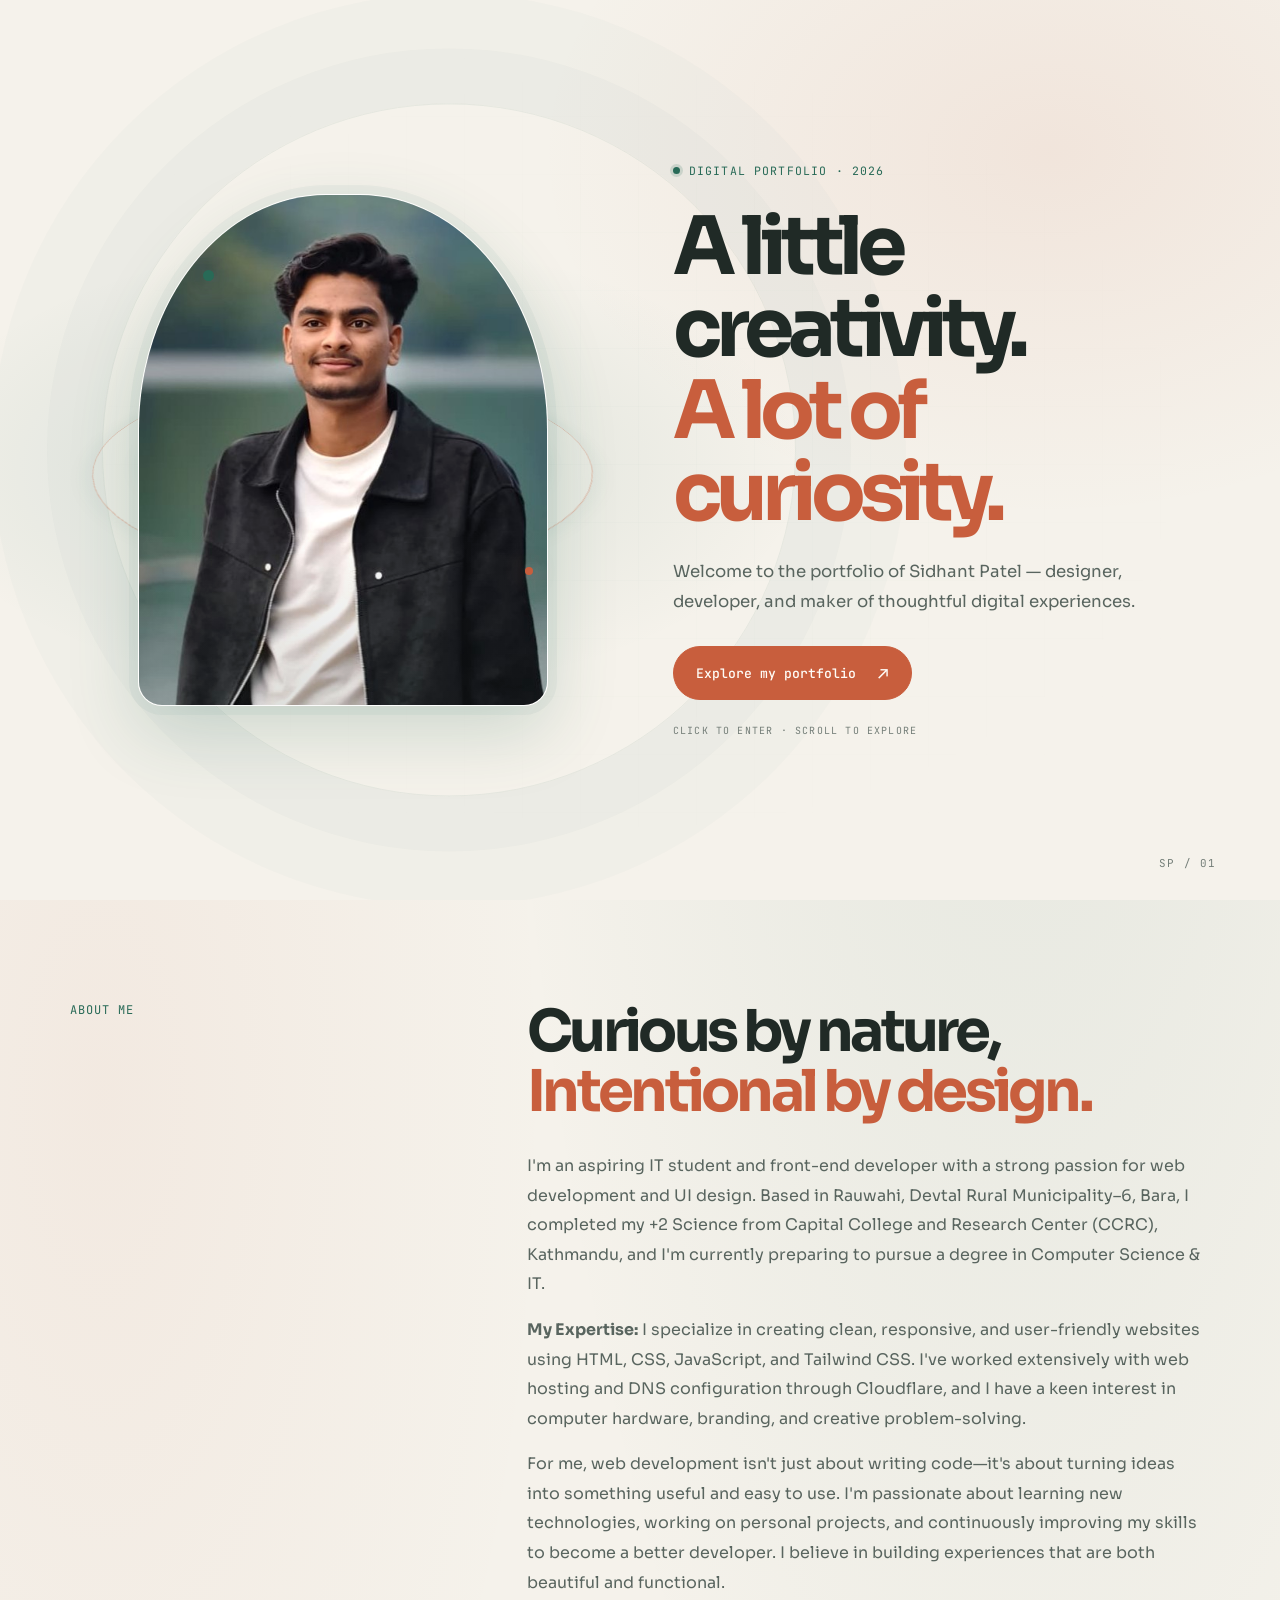
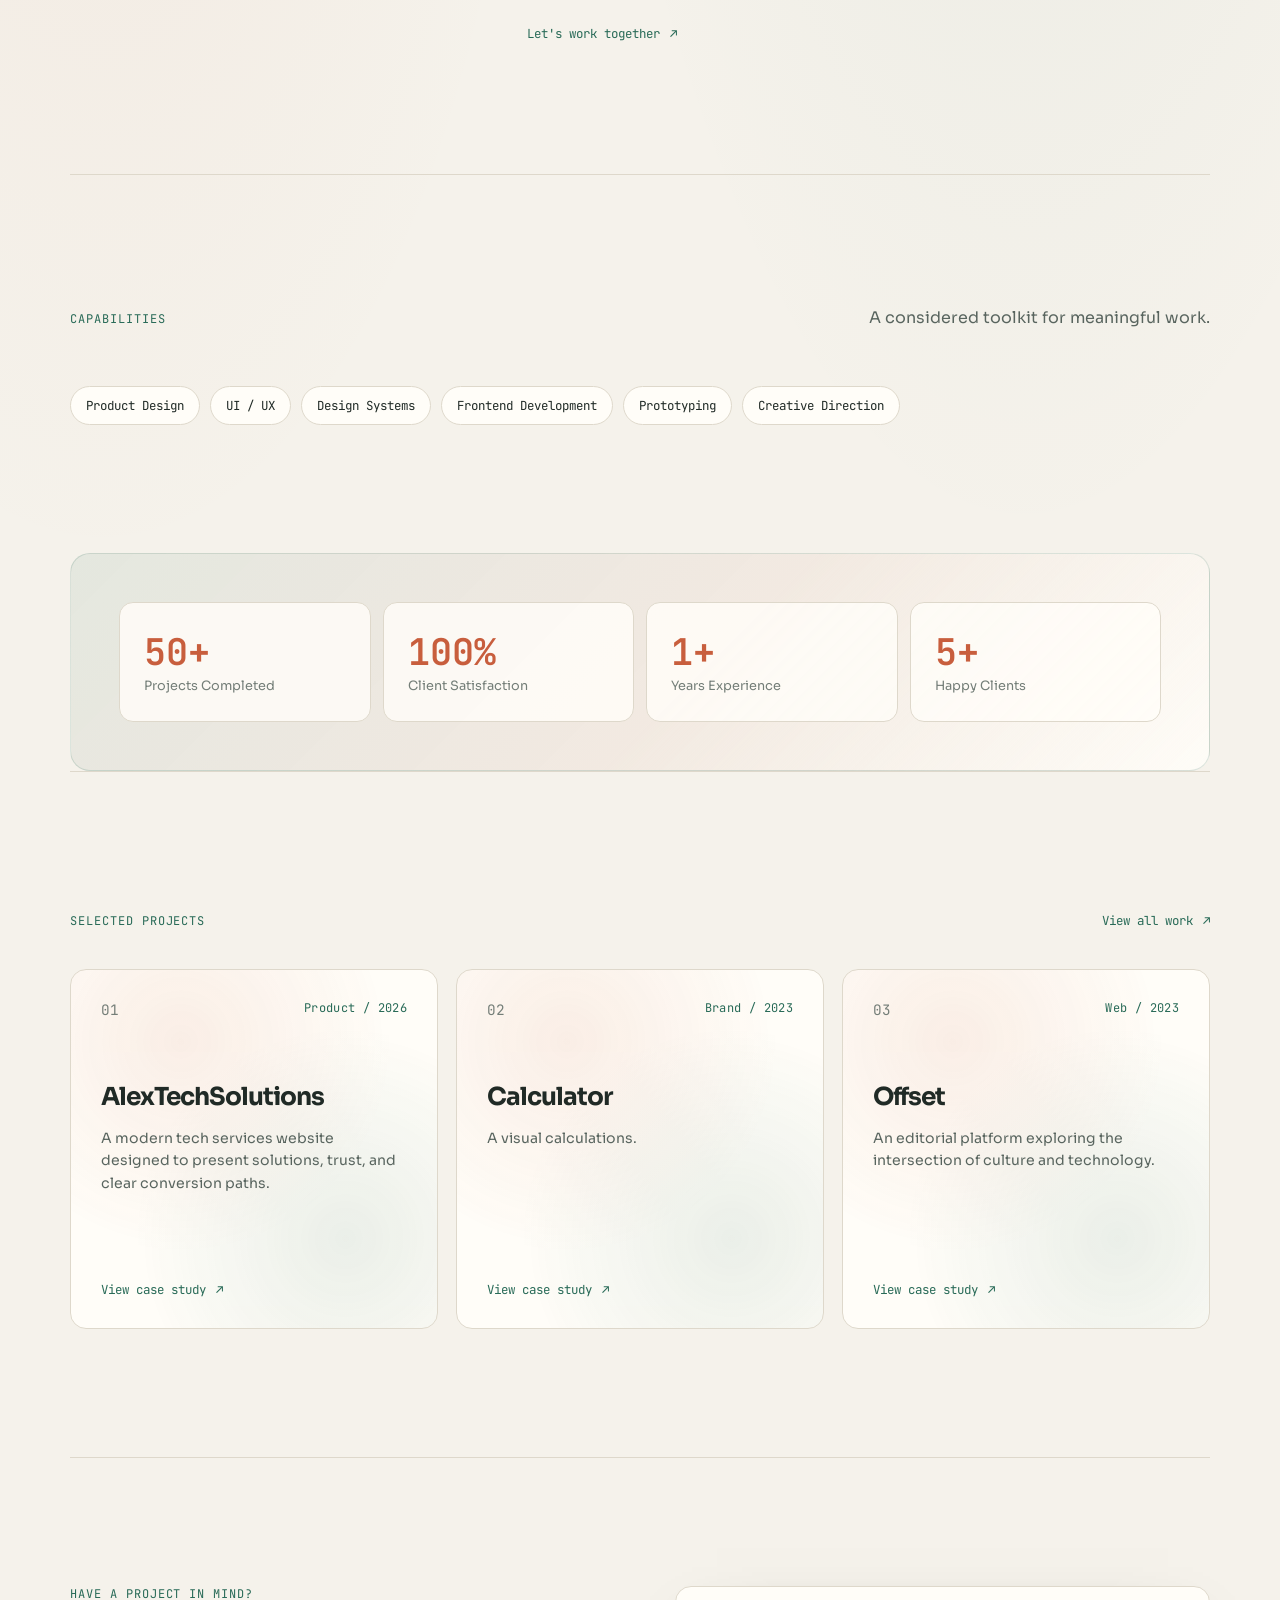
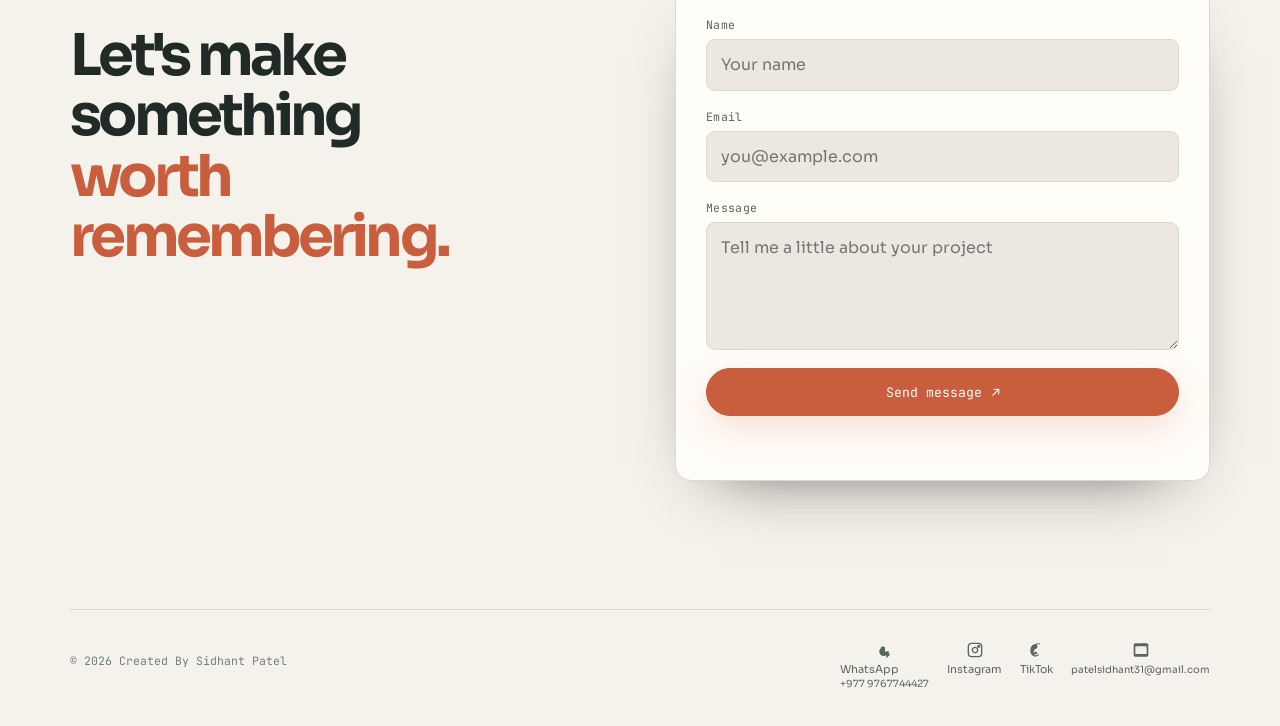
==== commit c7579a10: "Update project links and descriptions in index.html" ====
--- a/index.html
+++ b/index.html
@@ -108,7 +108,7 @@
 
     <section class="section stats-section container" id="stats"><div class="stats-grid"><div class="stat-card"><div class="stat-number">50+</div><div class="stat-label">Projects Completed</div></div><div class="stat-card"><div class="stat-number">100%</div><div class="stat-label">Client Satisfaction</div></div><div class="stat-card"><div class="stat-number">1+</div><div class="stat-label">Years Experience</div></div><div class="stat-card"><div class="stat-number">5+</div><div class="stat-label">Happy Clients</div></div></div></section>
 
-    <section class="section container" id="projects"><div class="section-heading"><p class="section-label">Selected projects</p><a class="text-link" href="#contact">View all work <span>↗</span></a></div><div class="project-grid"><article class="project-card"><div class="card-background"></div><div class="card-content"><div class="project-top"><span class="project-number">01</span><span class="project-type">Product / 2026</span></div><h3>AlexTechSolutions</h3><p>A modern tech services website designed to present solutions, trust, and clear conversion paths.</p><a class="card-link" href="https://alextechsolutions.sidhantpatel.com.np/" target="_blank" rel="noreferrer" aria-label="View AlexTechSolutions project">View case study <span>↗</span></a></div></article><article class="project-card"><div class="card-background"></div><div class="card-content"><div class="project-top"><span class="project-number">02</span><span class="project-type">Brand / 2023</span></div><h3>Common Ground</h3><p>A visual identity and digital home for a new kind of creative collective.</p><a class="card-link" href="#contact" aria-label="View Common Ground project">View case study <span>↗</span></a></div></article><article class="project-card"><div class="card-background"></div><div class="card-content"><div class="project-top"><span class="project-number">03</span><span class="project-type">Web / 2023</span></div><h3>Offset</h3><p>An editorial platform exploring the intersection of culture and technology.</p><a class="card-link" href="#contact" aria-label="View Offset project">View case study <span>↗</span></a></div></article></div></section>
+    <section class="section container" id="projects"><div class="section-heading"><p class="section-label">Selected projects</p><a class="text-link" href="#contact">View all work <span>↗</span></a></div><div class="project-grid"><article class="project-card"><div class="card-background"></div><div class="card-content"><div class="project-top"><span class="project-number">01</span><span class="project-type">Product / 2026</span></div><h3>AlexTechSolutions</h3><p>A modern tech services website designed to present solutions, trust, and clear conversion paths.</p><a class="card-link" href="https://alextechsolutions.repairing.workers.dev/" target="_blank" rel="noreferrer" aria-label="View AlexTechSolutions project">View case study <span>↗</span></a></div></article><article class="project-card"><div class="card-background"></div><div class="card-content"><div class="project-top"><span class="project-number">02</span><span class="project-type">Brand / 2023</span></div><h3>Calculator</h3><p>A visual calculations.</p><a class="card-link" href="calculator/index.html" aria-label="View Common Ground project">View case study <span>↗</span></a></div></article><article class="project-card"><div class="card-background"></div><div class="card-content"><div class="project-top"><span class="project-number">03</span><span class="project-type">Web / 2023</span></div><h3>Offset</h3><p>An editorial platform exploring the intersection of culture and technology.</p><a class="card-link" href="#contact" aria-label="View Offset project">View case study <span>↗</span></a></div></article></div></section>
 
     <section class="section contact-section container" id="contact"><div><p class="section-label">Have a project in mind?</p><h2>Let's make something<br /><em>worth remembering.</em></h2></div><form id="contact-form" class="contact-form" action="https://formspree.io/f/xljrllak" method="POST"><div class="form-group"><label for="name" class="form-label">Name</label><input type="text" id="name" name="name" class="form-input" required placeholder="Your name" /></div><div class="form-group"><label for="email" class="form-label">Email</label><input type="email" id="email" name="email" class="form-input" required placeholder="you@example.com" /></div><div class="form-group"><label for="message" class="form-label">Message</label><textarea id="message" name="message" class="form-input form-textarea" rows="4" required placeholder="Tell me a little about your project"></textarea></div><button class="button button-primary" type="submit">Send message <span>↗</span></button><p class="form-message" role="status"></p></form></section>
 
